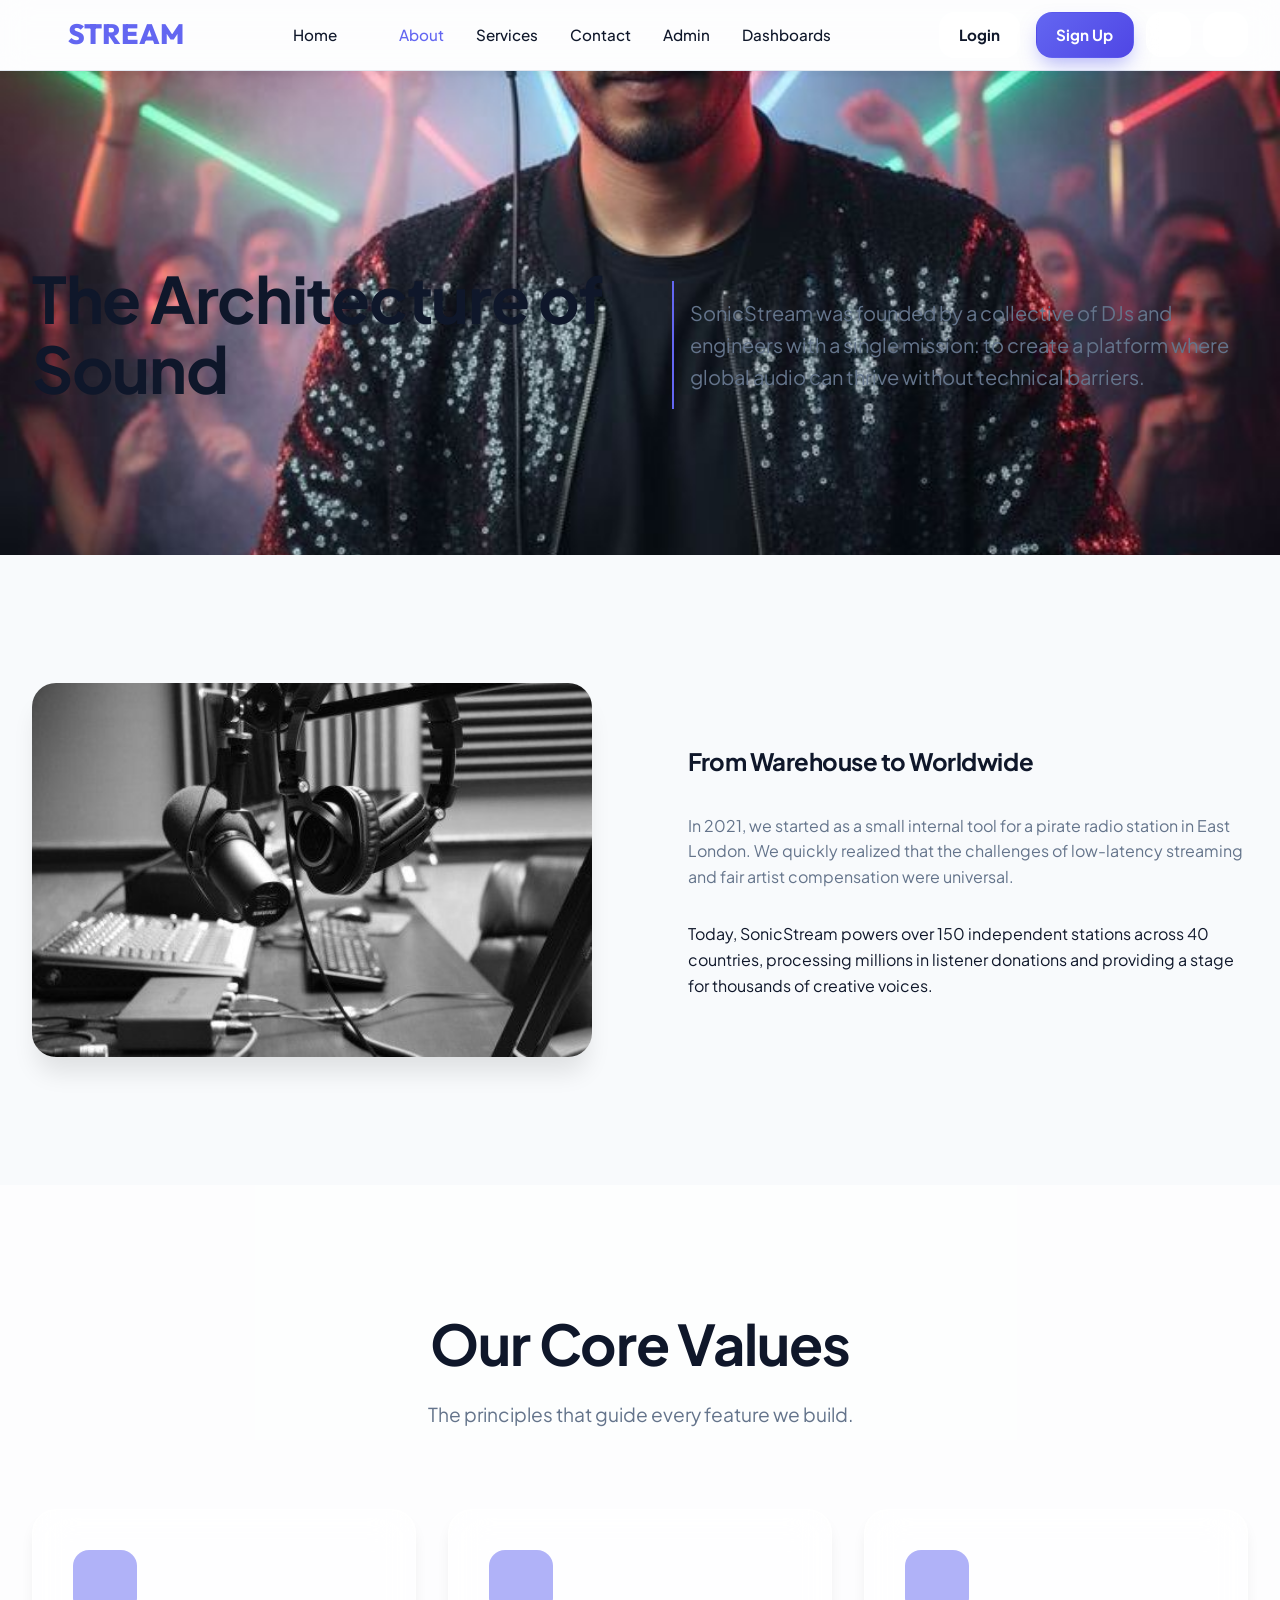
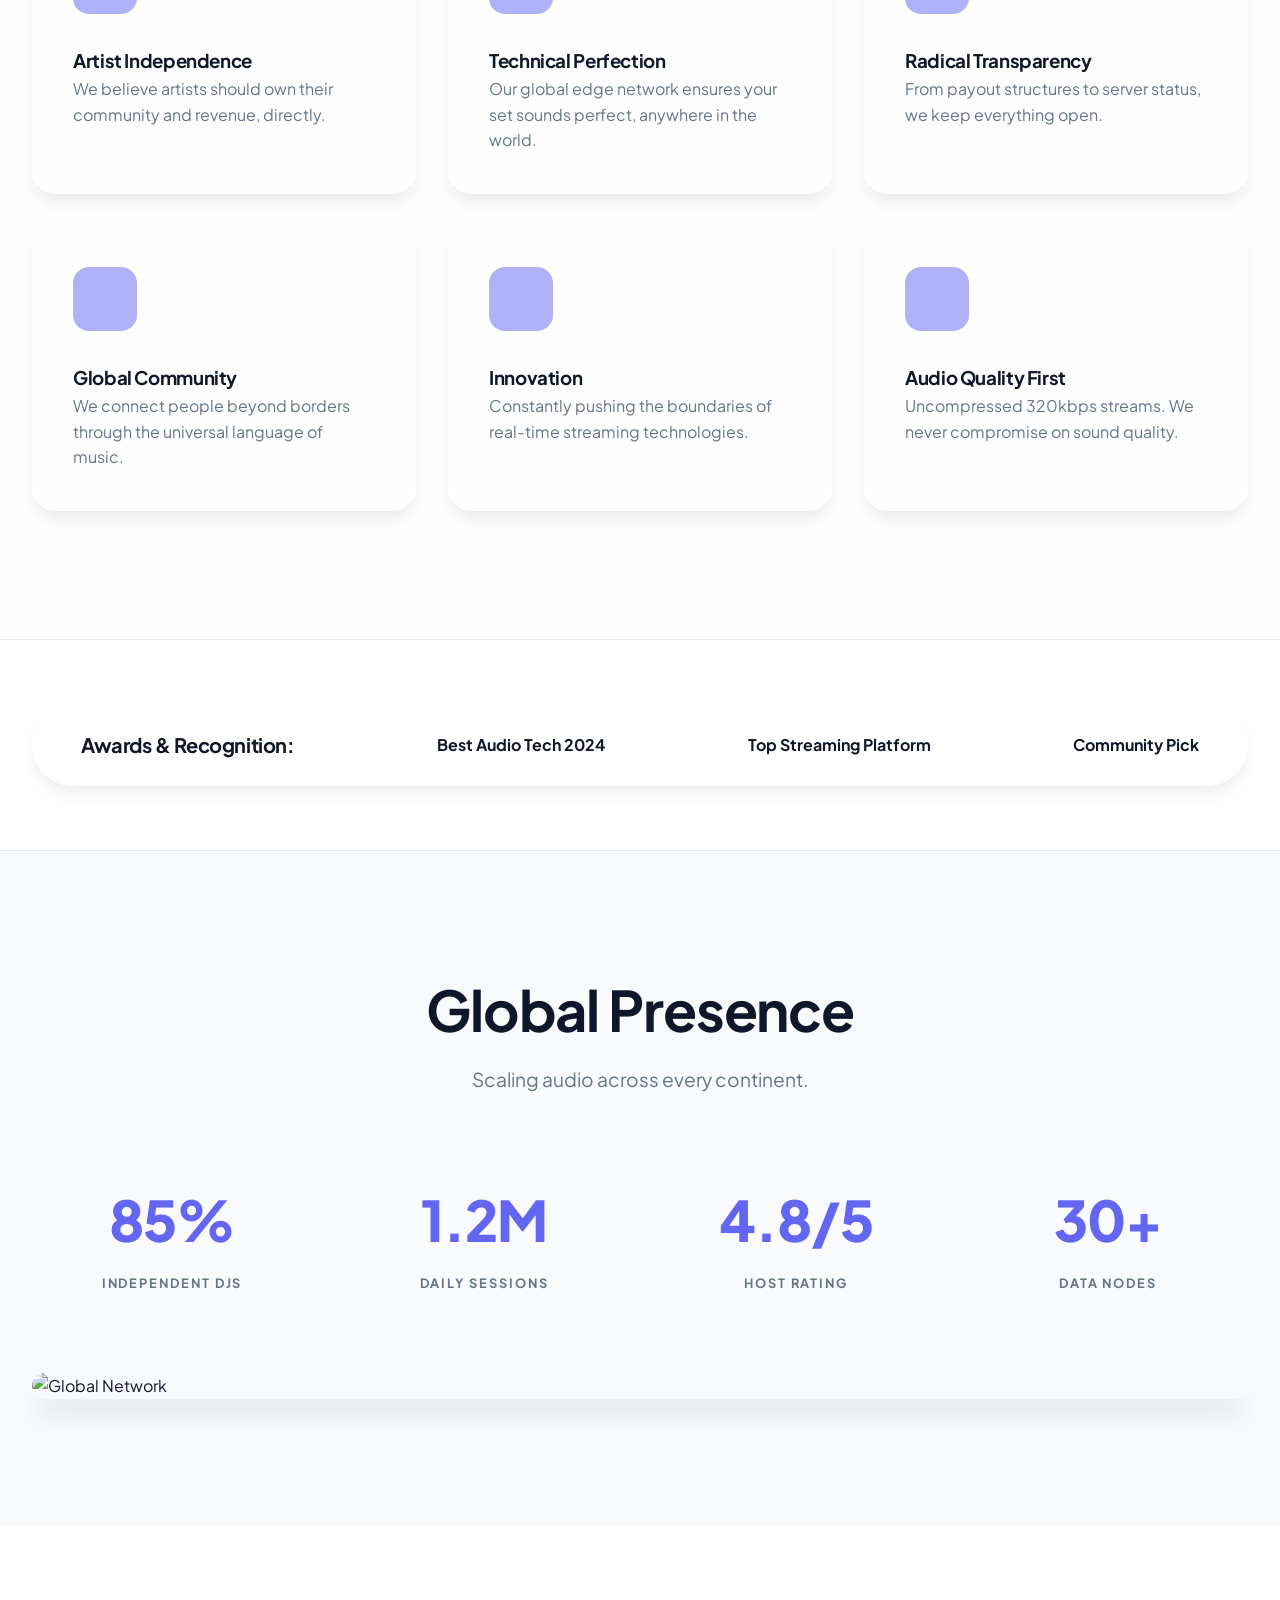
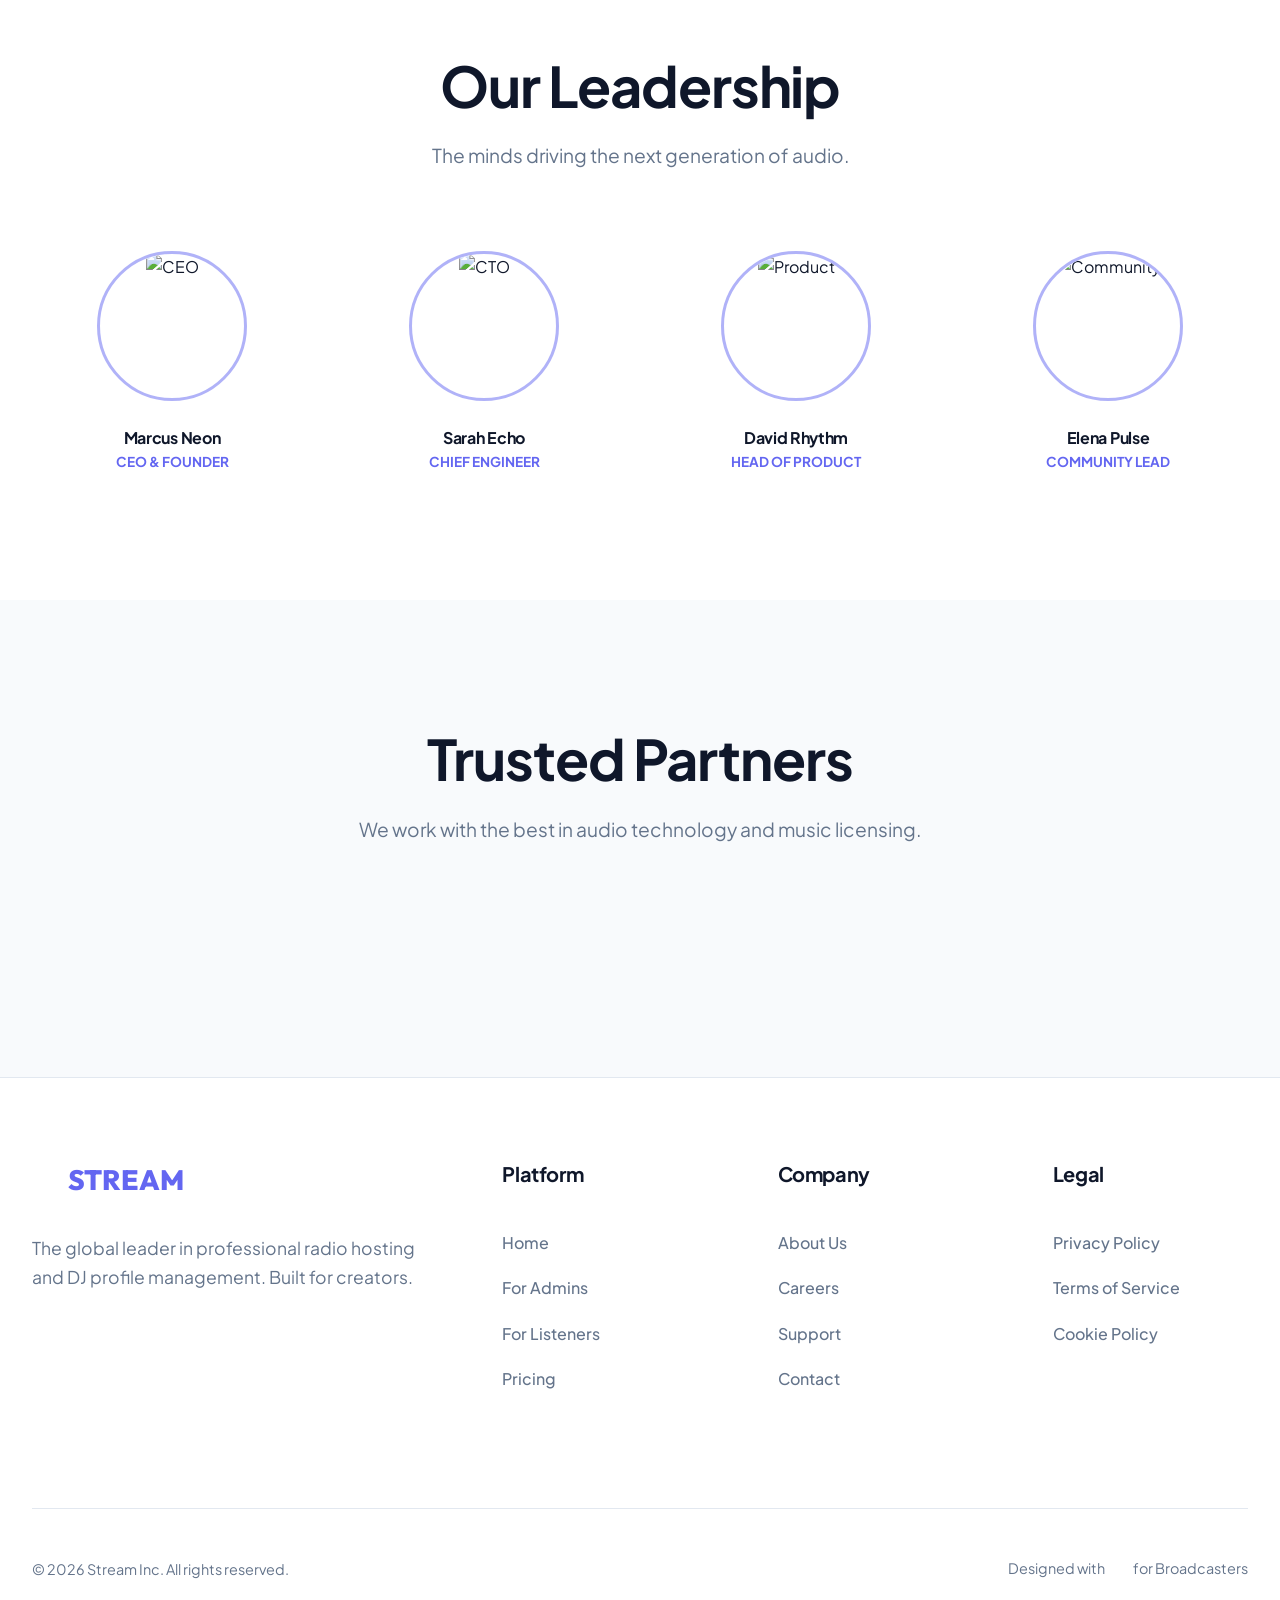
==== pages/about.html @ 28d58e92 "first commit" ====
<!DOCTYPE html>
<html lang="en" data-theme="dark">

<head>
    <meta charset="UTF-8">
    <meta name="viewport" content="width=device-width, initial-scale=1.0">
    <title>About Us | SonicStream</title>
    <link rel="stylesheet" href="../assets/css/style.css">
    <script src="https://unpkg.com/lucide@latest"></script>
    <link rel="stylesheet" href="https://cdnjs.cloudflare.com/ajax/libs/font-awesome/7.0.1/css/all.min.css" integrity="sha512-2SwdPD6INVrV/lHTZbO2nodKhrnDdJK9/kg2XD1r9uGqPo1cUbujc+IYdlYdEErWNu69gVcYgdxlmVmzTWnetw==" crossorigin="anonymous" referrerpolicy="no-referrer" />
    <script src="https://cdnjs.cloudflare.com/ajax/libs/gsap/3.12.2/gsap.min.js"></script>
    <script src="https://cdnjs.cloudflare.com/ajax/libs/gsap/3.12.2/ScrollTrigger.min.js"></script>
</head>

<body>

    <!-- Navigation -->
    <nav class="navbar scrolled">
        <div class="container nav-content">
            <a href="index.html" class="logo">
                <i data-lucide="radio"></i>
                STREAM
            </a>

            <ul class="nav-links" id="nav-menu">
                <li class="mobile-menu-header">
                    <button class="close-menu" id="close-menu-btn"><i data-lucide="x"></i></button>
                </li>
                
                <li class="nav-dropdown">
                    <a href="#" class="nav-dropdown-toggle">Home <i data-lucide="chevron-down"
                            style="width:16px;"></i></a>
                    <div class="nav-dropdown-content">
                        <a href="../index.html"><i data-lucide="home" style="width:14px;"></i> Home 1</a>
                        <a href="home2.html"><i data-lucide="layout" style="width:14px;"></i> Home 2</a>
                    </div>
                </li>
                
                <li><a href="about.html" class="active">About</a></li>
                <li><a href="services.html">Services</a></li>
                <li><a href="contact.html">Contact</a></li>
                <li><a href="dashboard-admin.html">Admin</a></li>
                <li class="nav-dropdown">
                    <a href="#" class="nav-dropdown-toggle">Dashboards <i data-lucide="chevron-down"
                            style="width:16px;"></i></a>
                    <div class="nav-dropdown-content">
                        <a href="dashboard-user.html"><i data-lucide="user" style="width:14px;"></i> User</a>
                        <a href="dashboard-dj.html"><i data-lucide="mic" style="width:14px;"></i> DJ</a>
                    </div>
                </li>


                <li class="mobile-only"><a href="login.html"><i data-lucide="log-in"></i> Login</a></li>
                <li class="mobile-only"><a href="signup.html"><i data-lucide="user-plus"></i> Sign Up</a></li>
                <li class="mobile-only">
                    <hr style="opacity: 0.1; margin: 1rem 0;">
                </li>
                <li class="mobile-only"><a href="#" class="rtl-btn"><i data-lucide="languages"></i> RTL Mode</a>
                </li>
                <li class="mobile-only"><a href="#" class="theme-btn"><i data-lucide="moon"></i> Theme</a></li>
            </ul>

            <div class="nav-actions">
                <div class="desktop-only flex gap-1">
                    <a href="login.html" class="btn btn-glass" style="padding: 0.6rem 1.2rem;">Login</a>
                    <a href="signup.html" class="btn btn-primary" style="padding: 0.6rem 1.2rem;">Sign Up</a>
                </div>

                <button id="rtl-toggle" class="btn btn-glass" style="padding: 0.6rem;" title="Switch RTL/LTR"><i
                        data-lucide="languages"></i></button>
                <button id="theme-toggle" class="btn btn-glass" style="padding: 0.6rem;" title="Toggle Theme"><i
                        data-lucide="moon"></i></button>

                <button id="mobile-menu-toggle" class="mobile-toggle"><i data-lucide="menu"></i></button>
            </div>
        </div>
    </nav>

        <!-- 1. Hero -->
    <section class="section" style="padding-top: 12rem; background-image: url('../assets/image/profile.webp'); background-size: cover; background-position: center; background-repeat: no-repeat;">
        <div class="container pb-4">
            <div class="grid grid-2" style="align-items: center; gap: 4rem;">
                <div class="reveal">
                    <h1 style="font-size: clamp(3rem, 5vw, 5rem); margin-bottom: 1.5rem; line-height: 1.1;">The Architecture of <span class="h2-gradient-text">Sound</span></h1>
                </div>
                <div class="reveal" style="padding: 1rem; border-left: 2px solid var(--primary);">
                    <p style="font-size: 1.25rem; color: var(--text-muted); margin: 0;">SonicStream was founded by a collective of DJs and engineers with a single mission: to create a platform where global audio can thrive without technical barriers.</p>
                </div>
            </div>
        </div>
    </section>


    <section class="section">
        <div class="container">
            <div class="grid grid-2" style="align-items: center; gap: 6rem;">
                <div class="reveal">
                    <div class="image-box">
                        <img src="../assets/image/about.jpg" alt="Founder Story">
                    </div>
                </div>
                <div class="reveal">
                    <h2 class="mb-2">From Warehouse to Worldwide</h2>
                    <p style="color: var(--text-muted); margin-bottom: 2rem;">In 2021, we started as a small internal
                        tool for a pirate radio station in East London. We quickly realized that the challenges of
                        low-latency streaming and fair artist compensation were universal.</p>
                    <p>Today, SonicStream powers over 150 independent stations across 40 countries, processing millions
                        in listener donations and providing a stage for thousands of creative voices.</p>
                </div>
            </div>
        </div>
    </section>

        <!-- 3. Values -->
    <section class="section section-variant">
        <div class="container">
            <div class="section-title text-center">
                <h2>Our Core Values</h2>
                <p>The principles that guide every feature we build.</p>
            </div>
            <div class="grid grid-3 core-vals-grid" style="grid-template-columns: repeat(auto-fit, minmax(300px, 1fr)); display: grid; /* Force 3 columns at most */">
                <style>
                    @media (min-width: 1024px) {
                        .core-vals-grid { grid-template-columns: repeat(3, 1fr) !important; }
                    }
                </style>
                <div class="glass-card reveal">
                    <div class="feature-icon"><i data-lucide="heart"></i></div>
                    <h3>Artist Independence</h3>
                    <p style="color: var(--text-muted);">We believe artists should own their community and revenue, directly.</p>
                </div>
                <div class="glass-card reveal">
                    <div class="feature-icon"><i data-lucide="cpu"></i></div>
                    <h3>Technical Perfection</h3>
                    <p style="color: var(--text-muted);">Our global edge network ensures your set sounds perfect, anywhere in the world.</p>
                </div>
                <div class="glass-card reveal">
                    <div class="feature-icon"><i data-lucide="shield"></i></div>
                    <h3>Radical Transparency</h3>
                    <p style="color: var(--text-muted);">From payout structures to server status, we keep everything open.</p>
                </div>
                <div class="glass-card reveal">
                    <div class="feature-icon"><i data-lucide="globe"></i></div>
                    <h3>Global Community</h3>
                    <p style="color: var(--text-muted);">We connect people beyond borders through the universal language of music.</p>
                </div>
                <div class="glass-card reveal">
                    <div class="feature-icon"><i data-lucide="zap"></i></div>
                    <h3>Innovation</h3>
                    <p style="color: var(--text-muted);">Constantly pushing the boundaries of real-time streaming technologies.</p>
                </div>
                <div class="glass-card reveal">
                    <div class="feature-icon"><i data-lucide="music-4"></i></div>
                    <h3>Audio Quality First</h3>
                    <p style="color: var(--text-muted);">Uncompressed 320kbps streams. We never compromise on sound quality.</p>
                </div>
            </div>
        </div>
    </section>

    <!-- 4. Awards & Recognition -->
    <section class="section" style="background: var(--bg-surface); border-top: 1px solid var(--border); border-bottom: 1px solid var(--border); padding: 4rem 0;">
        <div class="container">
            <div class="glass-card flex-center gap-4 reveal" style="padding: 1.5rem 3rem; border-radius: 4rem; justify-content: space-between; flex-wrap: nowrap; overflow-x: auto;">
                <h3 style="margin:0; font-size: 1.25rem; white-space: nowrap;">Awards & Recognition:</h3>
                
                <div class="flex gap-1" style="align-items: center; justify-content: center; color: var(--text-main); font-weight: 700; white-space: nowrap;">
                    <i data-lucide="award" style="width: 28px; height: 28px; color: var(--primary);"></i>
                    <span>Best Audio Tech 2024</span>
                </div>
                
                <div class="flex gap-1" style="align-items: center; justify-content: center; color: var(--text-main); font-weight: 700; white-space: nowrap;">
                    <i data-lucide="star" style="width: 28px; height: 28px; color: var(--primary);"></i>
                    <span>Top Streaming Platform</span>
                </div>
                
                <div class="flex gap-1" style="align-items: center; justify-content: center; color: var(--text-main); font-weight: 700; white-space: nowrap;">
                    <i data-lucide="trophy" style="width: 28px; height: 28px; color: var(--primary);"></i>
                    <span>Community Pick</span>
                </div>
            </div>
        </div>
    </section>

    <!-- 4. Global Impact -->
    <section class="section">
        <div class="container">
            <div class="section-title">
                <h2>Global Presence</h2>
                <p>Scaling audio across every continent.</p>
            </div>
            <div class="stats-grid reveal" style="margin-bottom: 5rem;">
                <div class="stat-item">
                    <h2>85%</h2>
                    <p>Independent DJs</p>
                </div>
                <div class="stat-item">
                    <h2>1.2M</h2>
                    <p>Daily Sessions</p>
                </div>
                <div class="stat-item">
                    <h2>4.8/5</h2>
                    <p>Host Rating</p>
                </div>
                <div class="stat-item">
                    <h2>30+</h2>
                    <p>Data Nodes</p>
                </div>
            </div>
            <div class="image-box reveal" style="max-height: 400px;">
                <img src="https://images.unsplash.com/photo-1451187580459-43490279c0fa?auto=format&fit=crop&q=80&w=1200"
                    alt="Global Network">
            </div>
        </div>
    </section>

    <!-- 5. Team -->
    <section class="section" style="background: var(--bg-surface);">
        <div class="container">
            <div class="section-title">
                <h2>Our Leadership</h2>
                <p>The minds driving the next generation of audio.</p>
            </div>
            <div class="grid grid-4">
                <div class="text-center reveal">
                    <div
                        style="width: 150px; height: 150px; border-radius: 50%; overflow: hidden; margin: 0 auto 1.5rem; border: 3px solid var(--primary-glow);">
                        <img src="https://images.unsplash.com/photo-1560250097-0b93528c311a?auto=format&fit=crop&q=80&w=200"
                            alt="CEO" style="width: 100%; height: 100%; object-fit: cover;">
                    </div>
                    <h4>Marcus Neon</h4>
                    <p style="color: var(--primary); font-size: 0.85rem; font-weight: 700;">CEO & FOUNDER</p>
                </div>
                <div class="text-center reveal">
                    <div
                        style="width: 150px; height: 150px; border-radius: 50%; overflow: hidden; margin: 0 auto 1.5rem; border: 3px solid var(--primary-glow);">
                        <img src="https://images.unsplash.com/photo-1573496359142-b8d87734a5a2?auto=format&fit=crop&q=80&w=200"
                            alt="CTO" style="width: 100%; height: 100%; object-fit: cover;">
                    </div>
                    <h4>Sarah Echo</h4>
                    <p style="color: var(--primary); font-size: 0.85rem; font-weight: 700;">CHIEF ENGINEER</p>
                </div>
                <div class="text-center reveal">
                    <div
                        style="width: 150px; height: 150px; border-radius: 50%; overflow: hidden; margin: 0 auto 1.5rem; border: 3px solid var(--primary-glow);">
                        <img src="https://images.unsplash.com/photo-1519085360753-af0119f7cbe7?auto=format&fit=crop&q=80&w=200"
                            alt="Product" style="width: 100%; height: 100%; object-fit: cover;">
                    </div>
                    <h4>David Rhythm</h4>
                    <p style="color: var(--primary); font-size: 0.85rem; font-weight: 700;">HEAD OF PRODUCT</p>
                </div>
                <div class="text-center reveal">
                    <div
                        style="width: 150px; height: 150px; border-radius: 50%; overflow: hidden; margin: 0 auto 1.5rem; border: 3px solid var(--primary-glow);">
                        <img src="https://images.unsplash.com/photo-1580489944761-15a19d654956?auto=format&fit=crop&q=80&w=200"
                            alt="Community" style="width: 100%; height: 100%; object-fit: cover;">
                    </div>
                    <h4>Elena Pulse</h4>
                    <p style="color: var(--primary); font-size: 0.85rem; font-weight: 700;">COMMUNITY LEAD</p>
                </div>
            </div>
        </div>
    </section>

    <!-- 6. Partnerships -->
    <section class="section">
        <div class="container">
            <div class="section-title">
                <h2>Trusted Partners</h2>
                <p>We work with the best in audio technology and music licensing.</p>
            </div>
            <div class="flex-center gap-4" style="flex-wrap: wrap; opacity: 0.6;">
                <i data-lucide="music-4" style="width: 60px; height: 60px;"></i>
                <i data-lucide="speaker" style="width: 60px; height: 60px;"></i>
                <i data-lucide="headphones" style="width: 60px; height: 60px;"></i>
                <i data-lucide="disc" style="width: 60px; height: 60px;"></i>
                <i data-lucide="radio-tower" style="width: 60px; height: 60px;"></i>
            </div>
        </div>
    </section>

    <!-- Footer -->
    <footer class="footer">
        <div class="container">
            <div class="footer-main">
                <div class="footer-brand">
                    <a href="index.html" class="logo">
                        <i data-lucide="radio"></i>
                        STREAM
                    </a>
                    <p>The global leader in professional radio hosting and DJ profile management. Built for creators.
                    </p>
                    <div class="social-links" style="display: flex; gap: 1rem; margin-top: 2rem;">
                        <a href="https://t.me/magtan_radio" class="btn btn-glass"><i data-lucide="send"></i></a>
                        <a href="https://instagram.com" class="btn btn-glass"><i class="fa-brands fa-instagram"></i></a>
                        <a href="https://facebook.com" class="btn btn-glass"><i class="fa-brands fa-facebook"></i></a>
                    </div>
                </div>
                <div class="footer-links">
                    <h4>Platform</h4>
                    <ul>
                        <li><a href="index.html">Home</a></li>
                        <li><a href="dashboard-admin.html">For Admins</a></li>
                        <li><a href="dashboard-user.html">For Listeners</a></li>
                        <li><a href="services.html">Pricing</a></li>
                    </ul>
                </div>
                <div class="footer-links">
                    <h4>Company</h4>
                    <ul>
                        <li><a href="about.html">About Us</a></li>
                        <li><a href="contact.html">Careers</a></li>
                        <li><a href="contact.html">Support</a></li>
                        <li><a href="contact.html">Contact</a></li>
                    </ul>
                </div>
                <div class="footer-links">
                    <h4>Legal</h4>
                    <ul>
                        <li><a href="#">Privacy Policy</a></li>
                        <li><a href="#">Terms of Service</a></li>
                        <li><a href="#">Cookie Policy</a></li>
                    </ul>
                </div>
            </div>
            <div
                style="border-top: 1px solid var(--border); padding-top: 3rem; display: flex; justify-content: space-between; align-items: center; color: var(--text-muted); font-size: 0.9rem;">
                <p>&copy; 2026 Stream Inc. All rights reserved.</p>
                <p>Designed with <i data-lucide="heart" style="width: 14px; color: #ef4444;"></i> for Broadcasters</p>
            </div>
        </div>
    </footer>

    <script src="../assets/js/main.js"></script>
    <script>
        lucide.createIcons();
        gsap.registerPlugin(ScrollTrigger);
        gsap.utils.toArray('.reveal').forEach(el => {
            gsap.from(el, { y: 30, opacity: 0, duration: 1, scrollTrigger: { trigger: el, start: "top 90%" } });
        });
    </script>
</body>

</html>
---- assets/css/style.css ----
@import url('https://fonts.googleapis.com/css2?family=Plus+Jakarta+Sans:wght@400;500;600;700;800&family=Outfit:wght@500;600;700;800&display=swap');

:root {
    /* Premium Color Palette */
    --primary: #6366f1;
    --primary-dark: #4f46e5;
    --primary-glow: rgba(99, 102, 241, 0.5);
    --secondary: #f472b6;
    --secondary-glow: rgba(244, 114, 182, 0.3);
    --accent: #10b981;
    --accent-glow: rgba(16, 185, 129, 0.3);

    /* Dynamic Backgrounds */
    --bg-main: #f8fafc;
    --bg-surface: #ffffff;
    --bg-card: rgba(255, 255, 255, 0.7);

    /* Text Styles */
    --text-main: #0f172a;
    --text-muted: #64748b;
    --text-inverse: #ffffff;

    /* Glassmorphism & Borders */
    --glass-bg: rgba(255, 255, 255, 0.65);
    --glass-border: rgba(255, 255, 255, 0.8);
    --border: #e2e8f0;

    /* Spacing & Units */
    --radius-xl: 2rem;
    --radius-lg: 1.5rem;
    --radius-md: 1rem;
    --radius-sm: 0.5rem;
    --transition: all 0.4s cubic-bezier(0.4, 0, 0.2, 1);

    /* Effects */
    --shadow-sm: 0 4px 6px -1px rgba(0, 0, 0, 0.05);
    --shadow-md: 0 10px 15px -3px rgba(0, 0, 0, 0.08);
    --shadow-lg: 0 20px 25px -5px rgba(0, 0, 0, 0.1);
}

[data-theme="dark"] {
    --bg-main: #020617;
    --bg-surface: #0f172a;
    --bg-card: rgba(30, 41, 59, 0.7);
    --text-main: #f8fafc;
    --text-muted: #94a3b8;
    --border: #1e293b;
    --glass-bg: rgba(15, 23, 42, 0.75);
    --glass-border: rgba(255, 255, 255, 0.05);
}

/* Base Reset & Typography */
* {
    margin: 0;
    padding: 0;
    box-sizing: border-box;
}

html {
    scroll-behavior: smooth;
    font-size: 16px;
}

body {
    font-family: 'Plus Jakarta Sans', sans-serif;
    background-color: var(--bg-main);
    color: var(--text-main);
    line-height: 1.6;
    transition: var(--transition);
    overflow-x: hidden;
    width: 100%;
    max-width: 100vw;
}

/* Icons Global Sizing */
.lucide,
[data-lucide],
i[data-lucide] {
    width: 24px !important;
    height: 24px !important;
    stroke-width: 2px;
    vertical-align: middle;
    display: inline-block;
    stroke: currentColor;
    fill: none;
}

/* Footer Social Links Specifics */
.social-links a.btn-glass {
    width: 48px;
    height: 48px;
    padding: 0 !important;
    display: inline-flex !important;
    align-items: center;
    justify-content: center;
    color: var(--primary);
    border-radius: 50%;
    transition: var(--transition);
}

.social-links a.btn-glass:hover {
    background: var(--primary);
    color: white;
    transform: translateY(-3px);
}

h1,
h2,
h3,
h4,
.heading-font {
    font-family: 'Plus Jakarta Sans', sans-serif;
    font-weight: 700;
    letter-spacing: -0.02em;
}

/* Animations */
@keyframes fadeInUp {
    from {
        opacity: 0;
        transform: translateY(20px);
    }

    to {
        opacity: 1;
        transform: translateY(0);
    }
}

@keyframes float {
    0% {
        transform: translateY(0);
    }

    50% {
        transform: translateY(-10px);
    }

    100% {
        transform: translateY(0);
    }
}

@keyframes pulse-glow {
    0% {
        box-shadow: 0 0 0 0 var(--primary-glow);
    }

    70% {
        box-shadow: 0 0 0 15px rgba(99, 102, 241, 0);
    }

    100% {
        box-shadow: 0 0 0 0 rgba(99, 102, 241, 0);
    }
}

.reveal {
    animation: fadeInUp 0.8s ease forwards;
}

/* Layout Containers */
.container {
    max-width: 1400px;
    margin: 0 auto;
    padding: 0 2rem;
}

/* Reusable Components */

/* Buttons */
.btn {
    display: inline-flex;
    align-items: center;
    justify-content: center;
    padding: 0.875rem 2rem;
    border-radius: var(--radius-md);
    font-weight: 700;
    font-size: 0.95rem;
    cursor: pointer;
    transition: var(--transition);
    border: 1px solid transparent;
    gap: 0.625rem;
    position: relative;
    overflow: hidden;
    text-decoration: none;
}

.btn-primary {
    background: linear-gradient(135deg, var(--primary), var(--primary-dark));
    color: white;
    box-shadow: 0 10px 20px -5px var(--primary-glow);
}

.btn-primary:hover {
    transform: translateY(-3px);
    box-shadow: 0 15px 30px -5px var(--primary-glow);
    filter: brightness(1.1);
}

.btn-glass {
    background: var(--glass-bg);
    backdrop-filter: blur(10px);
    border: 1px solid var(--glass-border);
    color: var(--text-main);
}

.btn-glass:hover {
    background: var(--bg-surface);
    transform: translateY(-2px);
}

/* Glass Card */
.glass-card {
    background: var(--glass-bg);
    backdrop-filter: blur(20px);
    border: 1px solid var(--glass-border);
    border-radius: var(--radius-lg);
    padding: 2.5rem;
    box-shadow: var(--shadow-md);
    transition: var(--transition);
}

.glass-card:hover {
    transform: translateY(-5px);
    box-shadow: var(--shadow-lg);
}

/* Navigation Refined */
.navbar {
    position: sticky;
    top: 0;
    left: 0;
    width: 100%;
    z-index: 2000;
    padding: 1.25rem 0;
    transition: var(--transition);
}

.navbar.scrolled {
    background: var(--glass-bg);
    backdrop-filter: blur(15px);
    padding: 0.75rem 0;
    border-bottom: 1px solid var(--border);
    box-shadow: var(--shadow-sm);
}

.nav-content {
    display: flex;
    justify-content: space-between;
    align-items: center;
    height: 100%;
}

.logo {
    font-size: 1.75rem;
    font-weight: 800;
    color: var(--primary);
    display: flex;
    align-items: center;
    gap: 0.75rem;
    font-family: 'Outfit', sans-serif;
    text-decoration: none;
    z-index: 2200;
}

.logo span {
    color: var(--text-main);
    background: linear-gradient(to right, var(--primary), var(--secondary));
    -webkit-background-clip: text;
    background-clip: text;
    -webkit-text-fill-color: transparent;
}

.nav-links {
    display: flex;
    gap: 2rem;
    list-style: none;
    align-items: center;
    margin: 0;
    padding: 0;
}

.nav-links a {
    text-decoration: none;
    font-weight: 500;
    font-size: 0.95rem;
    color: var(--text-main);
    transition: var(--transition);
    white-space: nowrap;
}

.nav-links a:hover,
.nav-links a.active {
    opacity: 1;
    color: var(--primary);
}

.nav-actions {
    display: flex;
    gap: 0.75rem;
    align-items: center;
}

.mobile-toggle {
    display: none;
    background: var(--glass-bg);
    border: 1px solid var(--glass-border);
    color: var(--text-main);
    padding: 0.5rem;
    border-radius: var(--radius-sm);
    cursor: pointer;
    transition: var(--transition);
}

.close-menu {
    display: none;
    background: transparent;
    border: none;
    color: var(--text-main);
    cursor: pointer;
    padding: 0.5rem;
}

@media (max-width: 1100px) {

    /* Dashboard main content: no left margin on mobile (sidebar is overlay) */
    .main-content {
        margin-left: 0;
        padding: 1.5rem;
    }

    .nav-links {
        display: none;
        /* Hide desktop links */
    }

    .desktop-only {
        display: none !important;
    }

    .mobile-only {

        display: block !important;
    }

    .mobile-toggle {
        display: block;
    }

    /* Full Screen Mobile Menu Refined */
    .nav-links.active {
        display: flex;
        position: fixed;
        top: 0;
        right: 0;
        width: 100%;
        height: 100vh;
        background: var(--bg-surface);
        flex-direction: column;
        justify-content: flex-start;
        align-items: flex-start;
        gap: 0;
        z-index: 2100;
        padding: 0;
        overflow-y: auto;
        transition: var(--transition);
        animation: slideInRight 0.4s ease;
    }

    @keyframes slideInRight {
        from { transform: translateX(100%); }
        to { transform: translateX(0); }
    }

    .nav-links.active li {
        width: 100%;
        border-bottom: 1px solid var(--border);
    }

    .nav-links.active li:last-child {
        border-bottom: none;
    }

    .nav-links.active li a {
        font-size: 1.1rem;
        padding: 1.25rem 2rem;
        display: flex;
        width: 100%;
        align-items: center;
        justify-content: space-between;
    }

    .mobile-menu-header {
        display: flex !important;
        justify-content: space-between;
        align-items: center;
        padding: 1.5rem 2rem;
        background: var(--bg-main);
        width: 100%;
        border-bottom: 1px solid var(--border);
    }

    .mobile-menu-header .logo {
        font-size: 1.5rem;
    }

    .close-menu {
        background: var(--glass-bg);
        border: 1px solid var(--glass-border);
        width: 40px;
        height: 40px;
        border-radius: 50%;
        display: flex;
        align-items: center;
        justify-content: center;
        cursor: pointer;
        color: var(--text-main);
        transition: var(--transition);
        margin-left: 90%;
        margin-right: 0;

    }

    .close-menu:hover {
        background: var(--primary);
        color: white;
        transform: rotate(90deg);
    }
}

.mobile-only {
    display: none;
}

/* Page Section Expansion Utilities */
.section-variant {
    background: var(--bg-card);
    position: relative;
}

.section {
    padding: 8rem 0;
}

.section-title {
    text-align: center;
    max-width: 800px;
    margin: 0 auto 5rem;
}

.section-title h2 {
    font-size: 3.5rem;
    line-height: 1.1;
    margin-bottom: 1.5rem;
}

.section-title p {
    color: var(--text-muted);
    font-size: 1.2rem;
}

/* Grid & Flex Utilities */
.grid {
    display: grid;
    gap: 2rem;
}

.grid-2 {
    grid-template-columns: repeat(auto-fit, minmax(min(400px, 100%), 1fr));
}

.grid-3 {
    grid-template-columns: repeat(auto-fit, minmax(min(300px, 100%), 1fr));
}

.grid-4 {
    grid-template-columns: repeat(auto-fit, minmax(min(250px, 100%), 1fr));
}

.flex {
    display: flex;
    gap: 1rem;
}

.flex-between {
    display: flex;
    justify-content: space-between;
    align-items: center;
}

.flex-center {
    display: flex;
    justify-content: center;
    align-items: center;
}

.flex-column {
    display: flex;
    flex-direction: column;
}

.gap-1 {
    gap: 1rem;
}

.gap-2 {
    gap: 2rem;
}

.gap-4 {
    gap: 4rem;
}

.w-full {
    width: 100%;
}

.text-center {
    text-align: center;
}

.mb-2 {
    margin-bottom: 2rem;
}

.mb-4 {
    margin-bottom: 4rem;
}

.mt-2 {
    margin-top: 2rem;
}

/* Hero Section */
.hero {
    min-height: 100vh;
    padding-top: 10px;
    display: flex;
    align-items: center;
    position: relative;
    overflow: hidden;
    padding-bottom: 150px;
}

.hero-main {
    display: grid;
    grid-template-columns: 1.2fr 0.8fr;
    gap: 4rem;
    align-items: center;

}

.hero h1 {
    font-size: 5.5rem;
    line-height: 1;
    margin-bottom: 2rem;
    background: linear-gradient(135deg, var(--text-main) 30%, var(--primary) 100%);
    -webkit-background-clip: text;
    background-clip: text;
    -webkit-text-fill-color: transparent;
}

.hero p {
    font-size: 1.25rem;
    color: var(--text-muted);
    margin-bottom: 3rem;
    max-width: 600px;
}

.hero h1 span,
h2 span {
    color: var(--primary);
    -webkit-text-fill-color: initial;
    background: none;
}

/* Stats Section */
.stats-banner {
    background: var(--bg-surface);
    border-radius: var(--radius-xl);
    padding: 3.5rem;
    margin-top: -5rem;
    position: relative;
    z-index: 10;
    box-shadow: var(--shadow-lg);
    border: 1px solid var(--border);
}

.stats-grid {
    display: grid;
    grid-template-columns: repeat(4, 1fr);
    gap: 2rem;
    text-align: center;
}

.stat-item h2 {
    font-size: 3.5rem;
    color: var(--primary);
    margin-bottom: 0.5rem;
    font-weight: 800;
}

.stat-item p {
    text-transform: uppercase;
    font-size: 0.8rem;
    letter-spacing: 0.15em;
    font-weight: 700;
    color: var(--text-muted);
}

/* Cards & Components */
.image-box {
    width: 100%;
    border-radius: var(--radius-lg);
    overflow: hidden;
    box-shadow: var(--shadow-lg);
    transition: var(--transition);
    position: relative;
}

.image-box:hover {
    transform: scale(1.02);
}

.image-box img {
    width: 100%;
    height: 100%;
    object-fit: cover;
    display: block;
}

/* Map Components */
.map-wrap {
    width: 100%;
    border-radius: var(--radius-xl);
    overflow: hidden;
    min-height: 500px;
    background: var(--bg-surface);
    border: 1px solid var(--border);
    position: relative;
    box-shadow: var(--shadow-lg);
}

.map-wrap iframe {
    width: 100%;
    height: 100%;
    border: 0;
    display: block;
    filter: grayscale(0.2);
    transition: var(--transition);
}

[data-theme="dark"] .map-wrap iframe {
    filter: invert(90%) hue-rotate(180deg) brightness(0.9) contrast(1.1) grayscale(0.1);
    opacity: 0.85;
}

.map-details {
    position: absolute;
    bottom: 2rem;
    left: 2rem;
    background: var(--glass-bg);
    backdrop-filter: blur(12px);
    border: 1px solid var(--glass-border);
    padding: 2rem;
    border-radius: var(--radius-lg);
    max-width: 320px;
    z-index: 10;
    box-shadow: var(--shadow-xl);
    animation: fadeInUp 1s ease-out;
}

.map-details h4 {
    margin-bottom: 0.5rem;
    color: var(--primary);
}

.map-details p {
    font-size: 0.9rem;
    color: var(--text-muted);
    margin-bottom: 1rem;
}

.feature-list {
    display: grid;
    grid-template-columns: repeat(auto-fit, minmax(min(280px, 100%), 1fr));
    gap: 2rem;
}

.feature-icon {
    width: 64px;
    height: 64px;
    background: var(--primary-glow);
    border-radius: var(--radius-md);
    display: flex;
    align-items: center;
    justify-content: center;
    margin-bottom: 2rem;
    color: var(--primary);
}

/* Shows Grid */
.shows-grid {
    display: grid;
    grid-template-columns: repeat(auto-fit, minmax(min(300px, 100%), 1fr));
    gap: 2.5rem;
}

.show-card {
    position: relative;
    border-radius: var(--radius-xl);
    overflow: hidden;
    height: 480px;
    cursor: pointer;
}

.show-img {
    width: 100%;
    height: 100%;
    object-fit: cover;
    transition: var(--transition);
}

.show-card:hover .show-img {
    transform: scale(1.1);
}

.show-overlay {
    position: absolute;
    bottom: 0;
    left: 0;
    width: 100%;
    padding: 2.5rem;
    background: linear-gradient(to top, rgba(0, 0, 0, 0.95), transparent);
    color: white;
}

.live-tag {
    position: absolute;
    top: 1.5rem;
    right: 1.5rem;
    background: #ef4444;
    color: white;
    padding: 0.5rem 1.25rem;
    border-radius: 2rem;
    font-weight: 800;
    font-size: 0.75rem;
    display: flex;
    align-items: center;
    gap: 0.6rem;
    z-index: 10;
}

.live-dot {
    width: 10px;
    height: 10px;
    background: white;
    border-radius: 50%;
    animation: pulse-glow 1.5s infinite;
}

/* Testimonials */
.testimonial-card {
    padding: 3rem;
    border-radius: var(--radius-lg);
    background: var(--bg-surface);
    border: 1px solid var(--border);
    transition: var(--transition);
}

.testimonial-card:hover {
    border-color: var(--primary);
}

.user-info {
    display: flex;
    align-items: center;
    gap: 1.25rem;
    margin-top: 2rem;
}

.user-avatar {
    width: 56px;
    height: 56px;
    border-radius: 50%;
    object-fit: cover;
}

/* CTA & Newsletter */
.cta-section {
    background: linear-gradient(135deg, var(--primary), var(--primary-dark));
    border-radius: var(--radius-xl);
    padding: 8rem 4rem;
    color: white;
    text-align: center;
    position: relative;
    overflow: hidden;
}

/* Footer */
.footer {
    padding: 5rem 0 3rem;
    background: var(--bg-surface);
    border-top: 1px solid var(--border);
}

.footer-main {
    display: grid;
    grid-template-columns: 2fr 1fr 1fr 1fr;
    gap: 5rem;
    margin-bottom: 6rem;
}

.footer-brand p {
    margin-top: 2rem;
    color: var(--text-muted);
    font-size: 1.1rem;
    max-width: 400px;
}

.footer-links h4 {
    margin-bottom: 2.5rem;
    font-size: 1.25rem;
    color: var(--text-main);
}

.footer-links ul {
    list-style: none;
}

.footer-links li {
    margin-bottom: 1.25rem;
}

.footer-links a {
    text-decoration: none;
    color: var(--text-muted);
    transition: var(--transition);
    font-weight: 500;
}

.footer-links a:hover {
    color: var(--primary);
    padding-left: 5px;
}

/* Auth Pages */
.auth-container {
    min-height: 100vh;
    display: flex;
    align-items: center;
    justify-content: center;
    padding: 2rem;
    background: radial-gradient(circle at center, var(--bg-surface) 0%, var(--bg-main) 100%);
}

.auth-card {
    width: 100%;
    max-width: 500px;
    padding: 4rem;
}

.auth-header {
    text-align: center;
    margin-bottom: 3rem;
}

.auth-form .form-group {
    margin-bottom: 1.5rem;
}

.auth-form label {
    display: block;
    margin-bottom: 0.5rem;
    font-weight: 700;
    font-size: 0.9rem;
}

.auth-form input {
    width: 100%;
    padding: 1rem;
    border-radius: var(--radius-md);
    background: var(--bg-main);
    border: 1px solid var(--border);
    color: var(--text-main);
    transition: var(--transition);
}

.auth-form input:focus {
    border-color: var(--primary);
    box-shadow: 0 0 0 4px var(--primary-glow);
    outline: none;
}

.auth-footer {
    text-align: center;
    margin-top: 2.5rem;
    font-size: 0.95rem;
}

.auth-footer a {
    color: var(--primary);
    font-weight: 700;
    text-decoration: none;
}

/* Dashboard Sidebar Specific */
.sidebar-nav .nav-item {
    display: flex;
    align-items: center;
    gap: 1rem;
    padding: 1rem 1.5rem;
    border-radius: var(--radius-md);
    color: var(--text-muted);
    text-decoration: none;
    font-weight: 600;
    transition: var(--transition);
}

.sidebar-nav .nav-item.active {
    background: var(--primary-glow);
    color: var(--primary);
}

/* Toast System */
.toast-container {
    position: fixed;
    bottom: 2rem;
    right: 2rem;
    z-index: 3000;
    display: flex;
    flex-direction: column;
    gap: 1rem;
}

.toast {
    background: var(--bg-surface);
    color: var(--text-main);
    padding: 1.25rem 2rem;
    border-radius: var(--radius-md);
    box-shadow: var(--shadow-lg);
    border-left: 4px solid var(--primary);
    display: flex;
    align-items: center;
    gap: 1rem;
    transform: translateX(120%);
    transition: transform 0.4s cubic-bezier(0.18, 0.89, 0.32, 1.28);
}

.toast.show {
    transform: translateX(0);
}

.toast-info {
    border-left-color: var(--primary);
}

.toast-success {
    border-left-color: var(--accent);
}

/* ══════════════════════════════════════
   RESPONSIVE BREAKPOINTS
   ══════════════════════════════════════ */

/* ── Tablet ≤ 1024px ── */
@media (max-width: 1024px) {
    .hero h1 {
        font-size: 3.5rem;
    }

    .hero-main {
        grid-template-columns: 1fr;
        text-align: center;
    }

    .hero p {
        margin-inline: auto;
    }

    .hero-visual .glass-card {
        position: static !important;
        max-width: 100% !important;
        margin-top: 1rem;
    }

    .footer-main {
        grid-template-columns: 1fr 1fr;
        gap: 2.5rem;
    }

    .footer {
        padding: 5rem 0 3rem;
    }

    .section {
        padding: 5rem 0;
    }

    .section-title {
        margin-bottom: 3rem;
    }

    .section-title h2 {
        font-size: 2.5rem;
    }

    .cta-section {
        padding: 5rem 2.5rem;
    }

    .cta-section h2 {
        font-size: 2.5rem !important;
    }

    .stats-grid {
        grid-template-columns: repeat(2, 1fr);
    }

    .stat-item h2 {
        font-size: 2.5rem;
    }

    .stats-banner {
        padding: 2.5rem;
        margin-top: -3rem;
    }

    .show-card {
        height: 380px;
    }
}

/* ── Mobile ≤ 768px ── */
@media (max-width: 768px) {
    .hero {
        padding-top: 80px;
        min-height: auto;
    }

    .hero h1 {
        font-size: 2.5rem;
    }

    .hero p {
        font-size: 1rem;
        margin-bottom: 2rem;
    }

    .section {
        padding: 3.5rem 0;
    }

    .section-title {
        margin-bottom: 2.5rem;
    }

    .section-title h2 {
        font-size: 2rem;
    }

    .section-title p {
        font-size: 1rem;
    }

    .container {
        padding: 0 1.25rem;
    }

    .footer-main {
        grid-template-columns: 1fr;
        gap: 2rem;
    }

    .footer {
        padding: 3.5rem 0 2rem;
    }

    .footer-main {
        margin-bottom: 3rem;
    }

    .footer-links h4 {
        margin-bottom: 1rem;
        font-size: 1.1rem;
    }

    .cta-section {
        padding: 3rem 1.5rem;
        border-radius: var(--radius-lg);
    }

    .cta-section h2 {
        font-size: 2rem !important;
    }

    .cta-section p {
        font-size: 1rem !important;
        margin-bottom: 2rem !important;
    }

    .glass-card {
        padding: 1.5rem;
    }

    .testimonial-card {
        padding: 2rem;
    }

    .stats-banner {
        padding: 2rem 1.5rem;
        margin-top: -2rem;
        border-radius: var(--radius-lg);
    }

    .stats-grid {
        gap: 1.25rem;
    }

    .stat-item h2 {
        font-size: 2rem;
    }

    .show-card {
        height: 320px;
    }

    .show-overlay {
        padding: 1.5rem;
    }

    .auth-card {
        padding: 2rem;
    }

    .map-wrap {
        min-height: 300px;
    }

    .map-details {
        position: static;
        max-width: 100%;
        margin-top: -1rem;
        border-radius: 0 0 var(--radius-lg) var(--radius-lg);
    }

    /* Flex-between stack on small screens */
    .flex-between {
        flex-wrap: wrap;
        gap: 0.75rem;
    }

    .flex-center {
        flex-wrap: wrap;
    }

    /* Page hero inline font-size override */
    .section h1 {
        font-size: 2.25rem !important;
    }
}

/* ── Phone ≤ 480px ── */
@media (max-width: 480px) {
    .hero h1 {
        font-size: 2rem;
    }

    .section-title h2 {
        font-size: 1.75rem;
    }

    .container {
        padding: 0 1rem;
    }

    .stats-grid {
        grid-template-columns: 1fr;
    }

    .stat-item h2 {
        font-size: 1.75rem;
    }

    .section {
        padding: 2.5rem 0;
    }

    .btn {
        width: 100%;
        justify-content: center;
    }

    .flex {
        flex-direction: column;
    }

    .nav-actions .desktop-only {
        display: none;
    }

    .show-card {
        height: 280px;
    }

    .cta-section {
        padding: 2.5rem 1.25rem;
    }

    .cta-section h2 {
        font-size: 1.5rem !important;
    }

    .footer {
        padding: 2.5rem 0 1.5rem;
    }

    .section h1 {
        font-size: 1.75rem !important;
    }

    /* Footer bottom bar */
    .footer>.container>div:last-child {
        flex-direction: column;
        text-align: center;
        gap: 0.5rem;
    }
}

/* Animations */
@keyframes spin {
    from {
        transform: rotate(0deg);
    }

    to {
        transform: rotate(360deg);
    }
}

.animate-spin {
    animation: spin 1s linear infinite;
    display: inline-block;
}

/* RTL Support */
[dir="rtl"] {
    text-align: right;
}

[dir="rtl"] .nav-actions {
    margin-left: 0;
    margin-right: auto;
}

/* Scrollbar */
::-webkit-scrollbar {
    width: 8px;
}

::-webkit-scrollbar-track {
    background: var(--bg-main);
}

::-webkit-scrollbar-thumb {
    background: var(--border);
    border-radius: 10px;
}

::-webkit-scrollbar-thumb:hover {
    background: var(--primary);
}

/* ==========================================================================
   Dashboard Universal Styles (Admin, User, DJ)
   ========================================================================== */
.dashboard-container {
    display: flex;
    min-height: 100vh;
    padding-top: 80px;
}

.sidebar {
    width: 260px;
    background: var(--bg-surface);
    border-right: 1px solid var(--border);
    padding: 1.5rem 1rem;
    padding-bottom: 5rem;
    position: fixed;
    height: calc(100vh - 80px);
    overflow-y: auto;
    display: flex;
    flex-direction: column;
    z-index: 1500;
}

.main-content {
    flex: 1;
    margin-left: 260px;
    padding: 2.5rem 3rem;
    background: var(--bg-main);
}

.sidebar-overlay {
    display: none;
    position: fixed;
    top: 0;
    left: 0;
    width: 100%;
    height: 100%;
    background: rgba(0, 0, 0, .5);
    z-index: 1400;
}

@media(max-width:1024px) {
    .sidebar {
        transform: translateX(-100%);
        transition: transform .3s ease;
    }

    .sidebar.active {
        transform: translateX(0);
    }

    .main-content {
        margin-left: 0;
        padding: 1.5rem;
    }

    .sidebar-overlay.active {
        display: block;
    }
}
/* Dropdown Styles and 360px fixes */
.nav-dropdown { position: relative; }
.nav-dropdown-toggle { display: flex; align-items: center; gap: 0.4rem; cursor: pointer; }
.nav-dropdown-content { 
    display: none; 
    position: absolute; 
    top: 130%; 
    left: 50%; 
    transform: translateX(-50%);
    min-width: 180px; 
    background: var(--bg-surface); 
    border: 1px solid var(--glass-border); 
    border-radius: var(--radius-md); 
    padding: 0.75rem 0; 
    box-shadow: var(--shadow-lg); 
    z-index: 2300;
    backdrop-filter: blur(10px);
    opacity: 0;
    visibility: hidden;
    transition: var(--transition);
}

.nav-dropdown:hover .nav-dropdown-content { 
    display: flex; 
    flex-direction: column; 
    top: 100%;
    opacity: 1;
    visibility: visible;
}

.nav-dropdown-content a { 
    padding: 0.7rem 1.5rem !important; 
    display: flex !important; 
    align-items: center;
    gap: 0.75rem;
    white-space: nowrap; 
    color: var(--text-main) !important; 
    text-decoration: none; 
    font-size: 0.9rem !important;
    transition: var(--transition);
}

.nav-dropdown-content a:hover { 
    background: var(--primary-glow); 
    color: var(--primary) !important; 
    padding-left: 2rem !important;
}

@media (max-width: 1100px) {
    .nav-dropdown-content { 
        position: static; 
        display: none; 
        border: none; 
        box-shadow: none; 
        background: var(--bg-main); 
        padding-left: 1rem; 
        width: 100%;
        transform: none;
        opacity: 1;
        visibility: visible;
        margin-top: 0.5rem;
    }
    
    .nav-dropdown.active .nav-dropdown-content {
        display: flex;
    }

    .nav-dropdown-toggle i {
        transition: transform 0.3s ease;
    }

    .nav-dropdown.active .nav-dropdown-toggle i {
        transform: rotate(180deg);
    }
}
@media (max-width: 380px) {
    .logo { font-size: 1.2rem !important; }
}
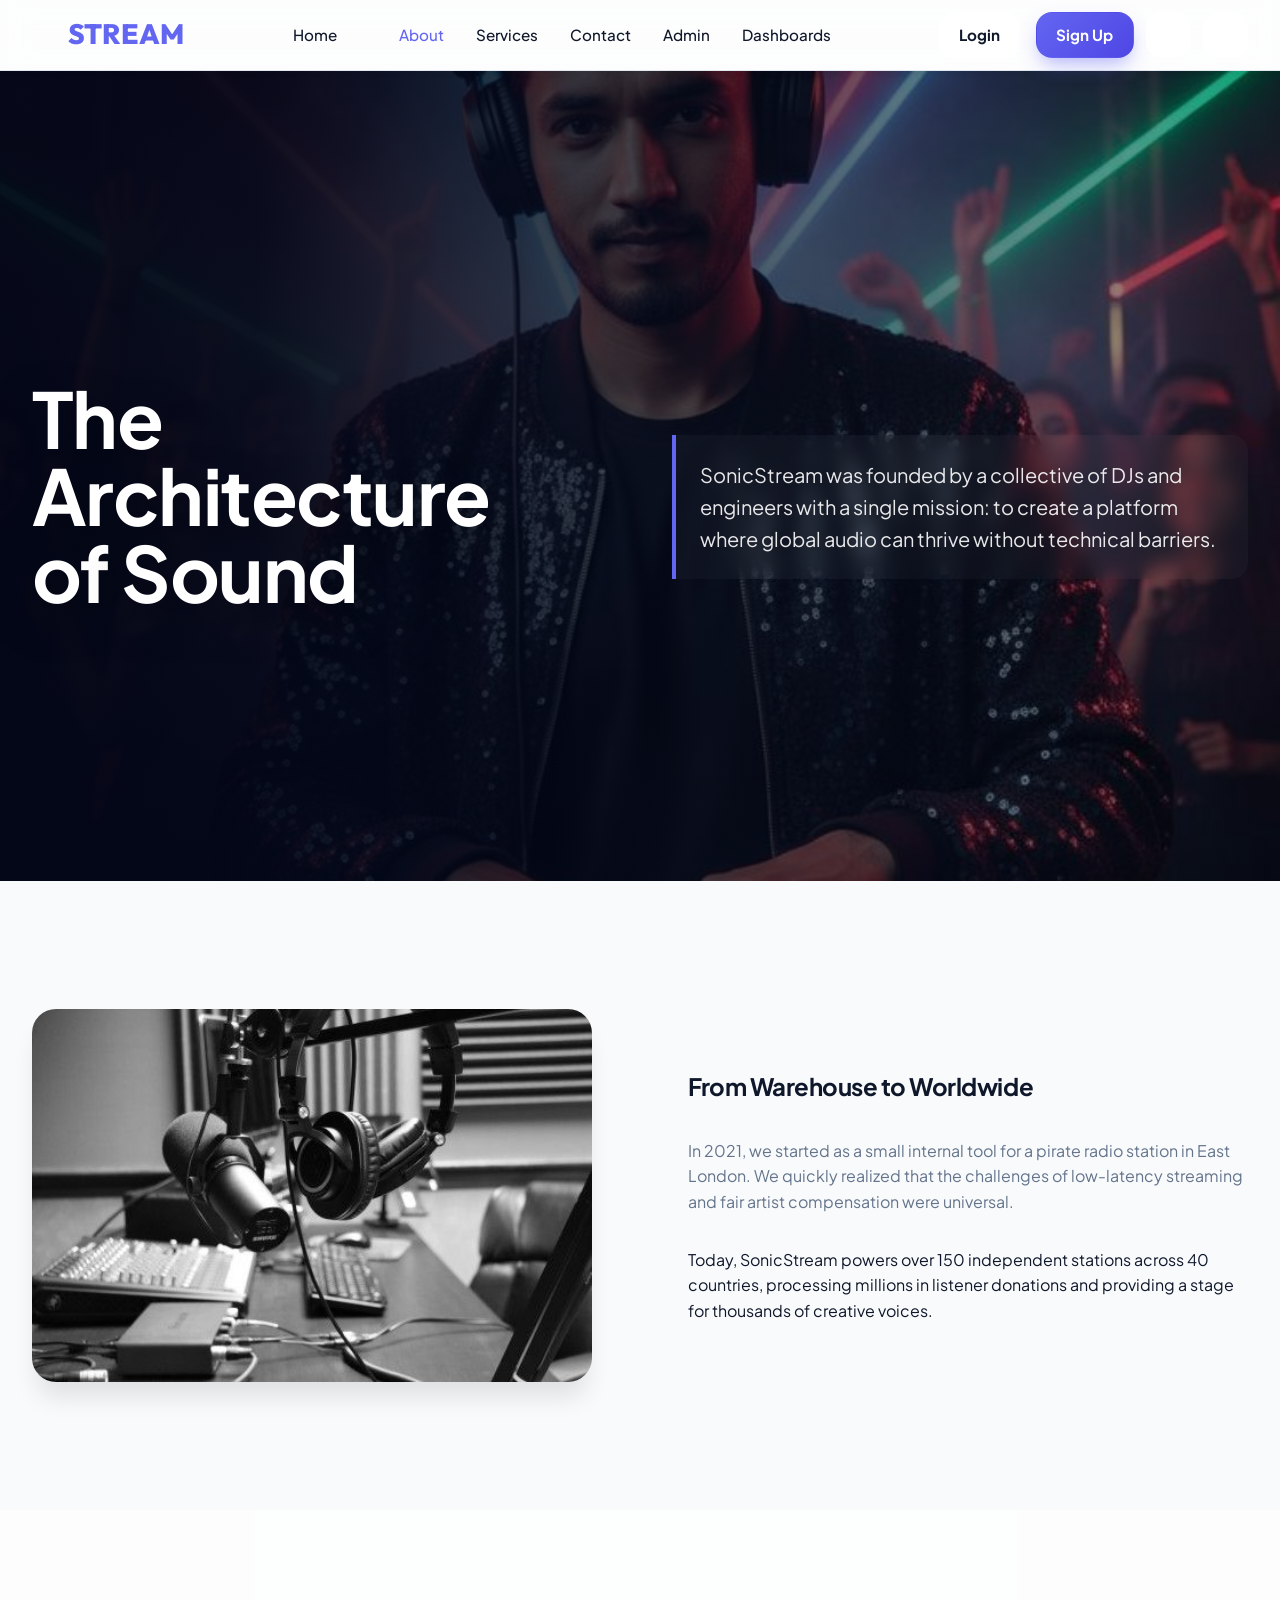
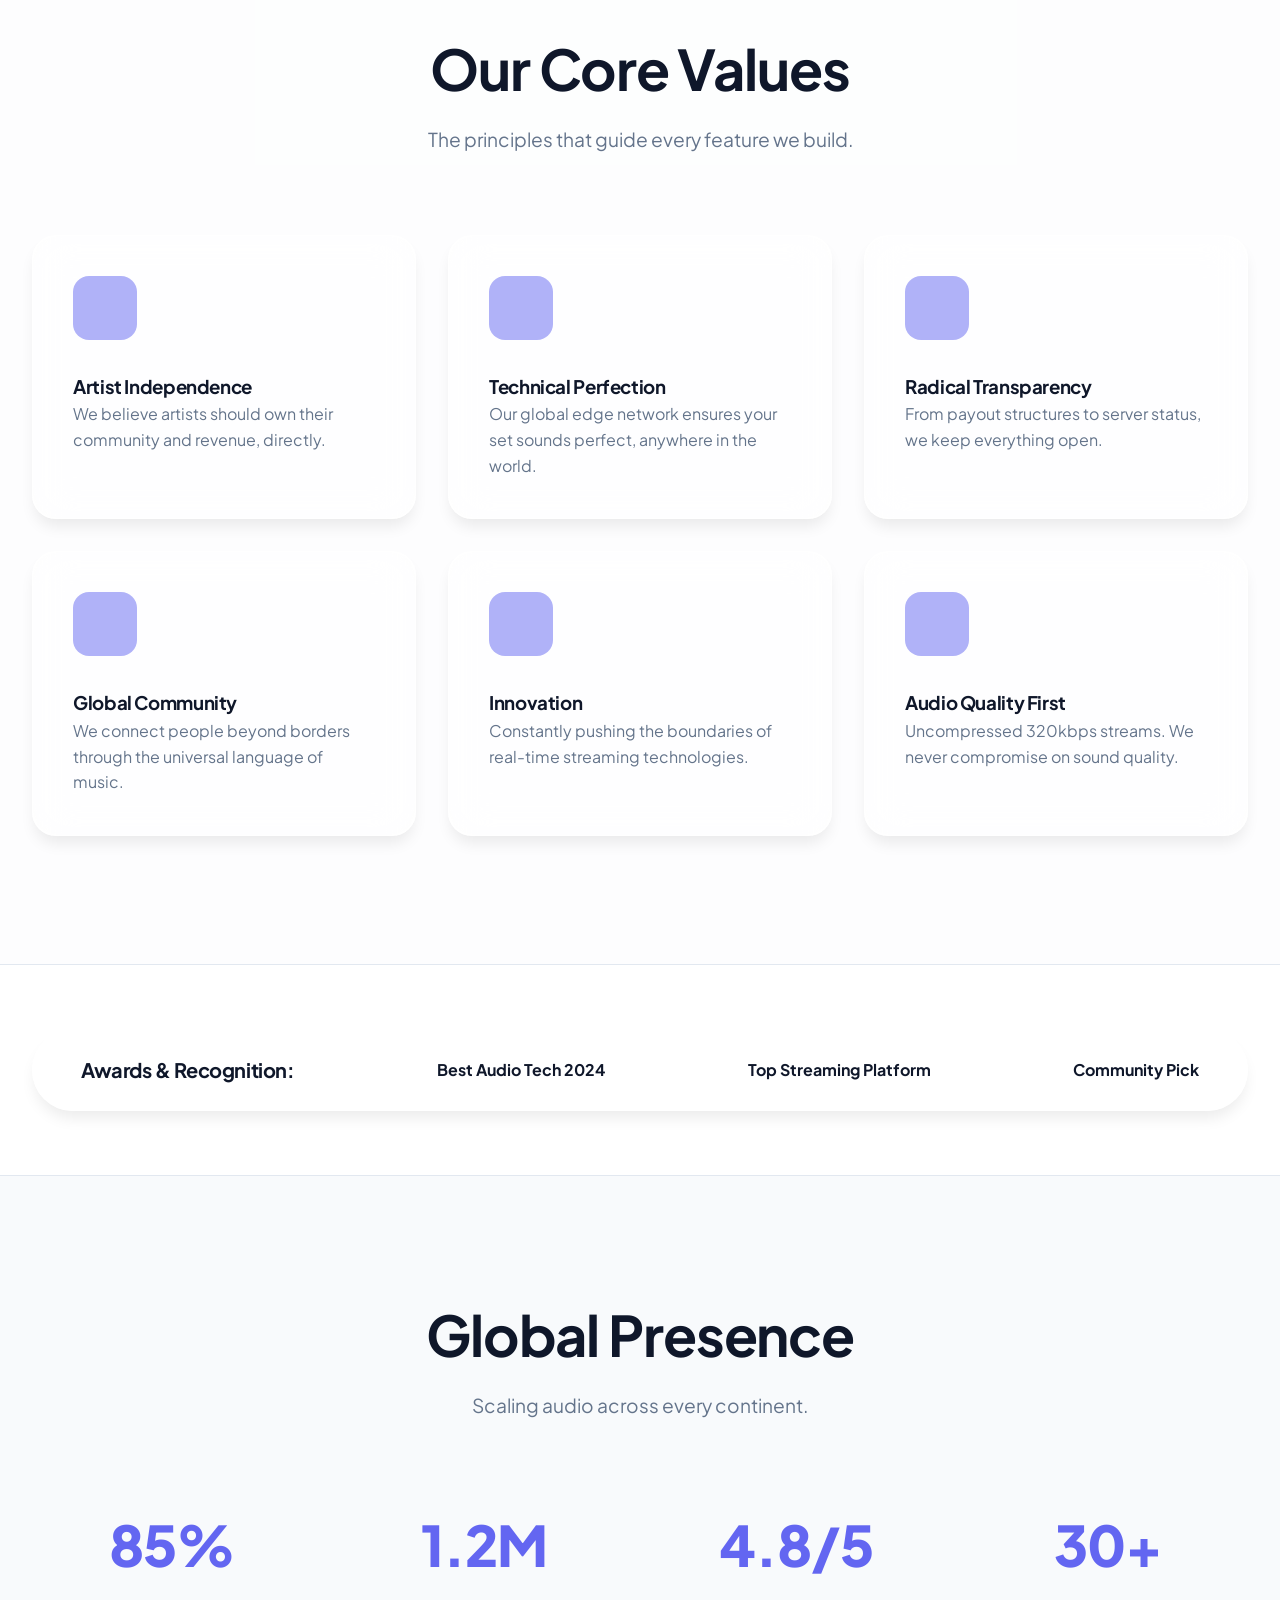
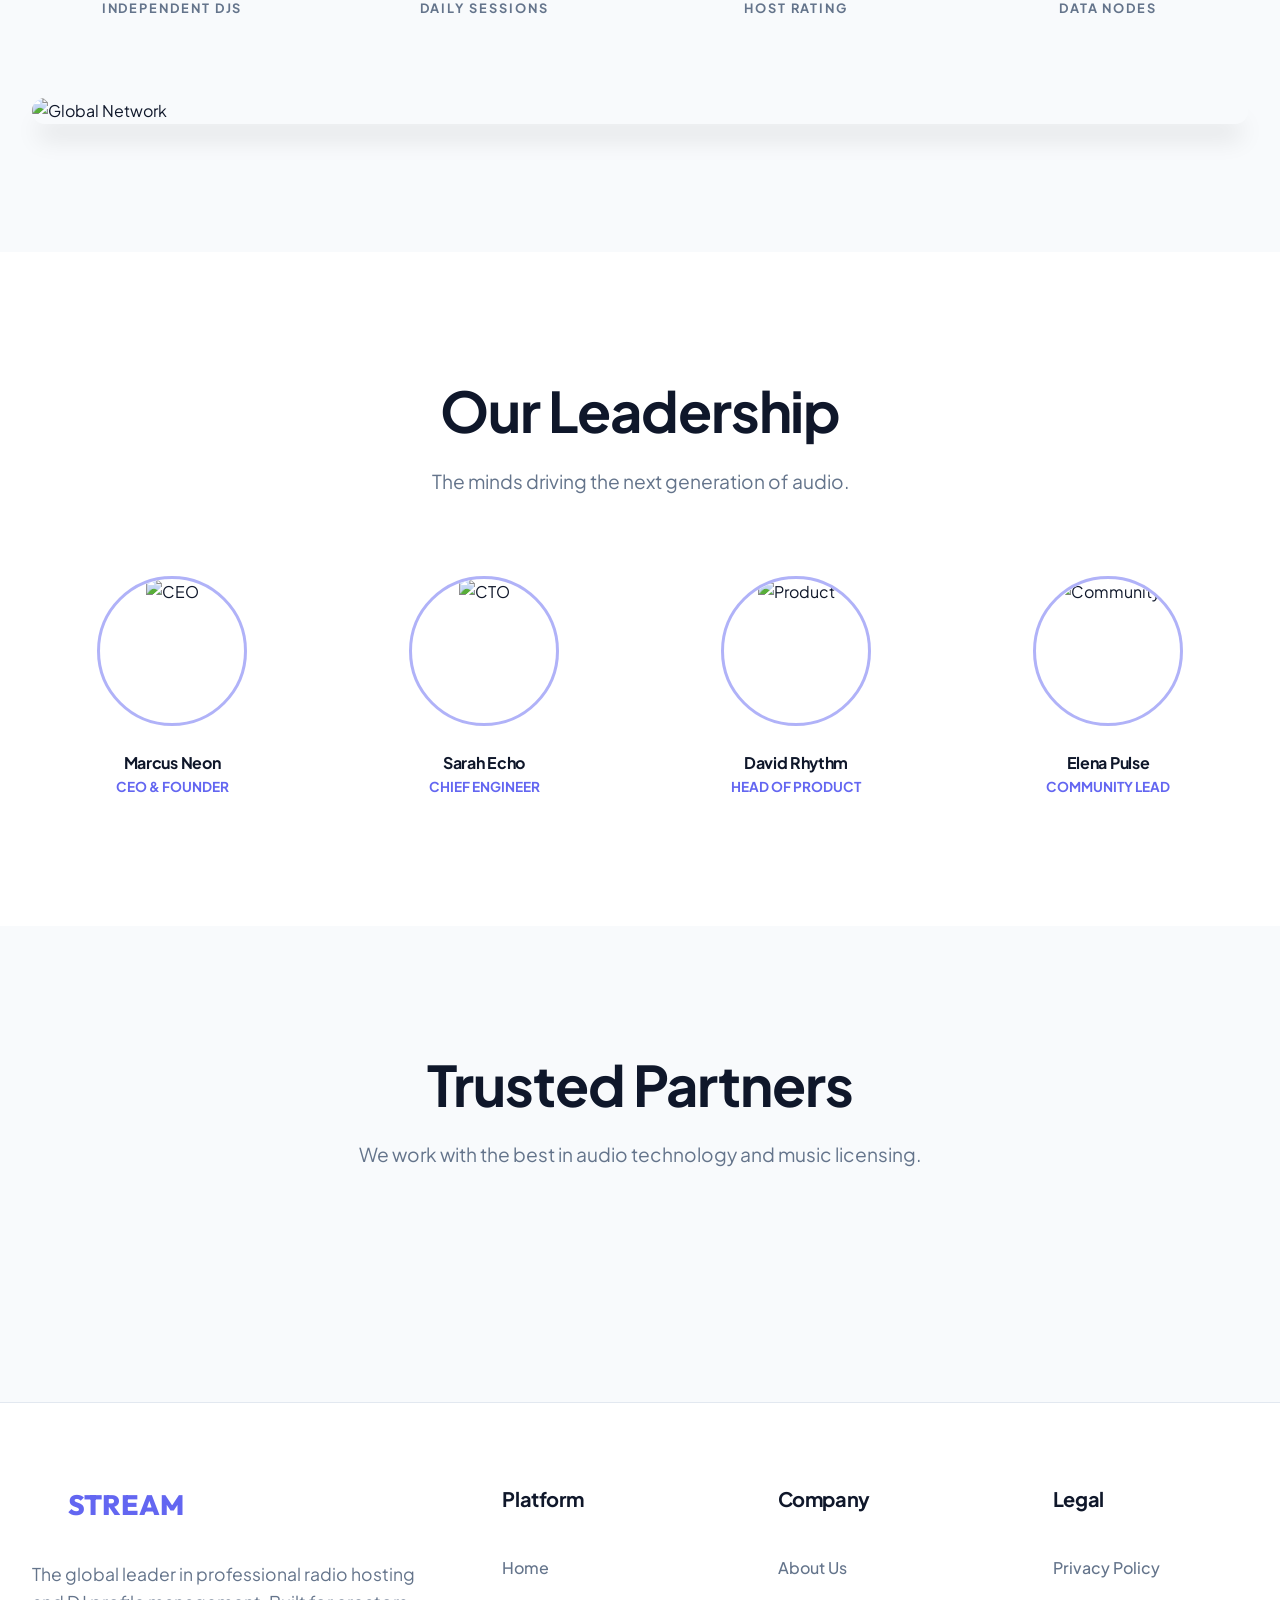
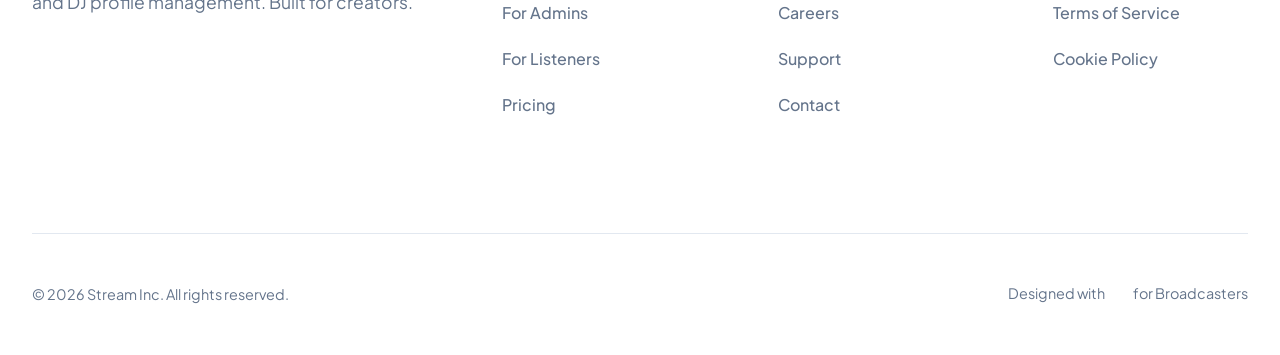
==== commit 1157f4cc: "Icon change" ====
--- a/pages/about.html
+++ b/pages/about.html
@@ -76,15 +76,15 @@
         </div>
     </nav>
 
-        <!-- 1. Hero -->
-    <section class="section" style="padding-top: 12rem; background-image: url('../assets/image/profile.webp'); background-size: cover; background-position: center; background-repeat: no-repeat;">
-        <div class="container pb-4">
+    <!-- 1. Hero -->
+    <section class="section" style="padding: 16rem 0 12rem; background-image: linear-gradient(to right, rgba(2, 6, 23, 0.95) 20%, rgba(2, 6, 23, 0.3) 100%), url('../assets/image/profile.webp'); background-size: cover; background-position: center; background-repeat: no-repeat; min-height: 90vh; display: flex; align-items: center; position: relative;">
+        <div class="container pb-4" style="position: relative; z-index: 2;">
             <div class="grid grid-2" style="align-items: center; gap: 4rem;">
                 <div class="reveal">
-                    <h1 style="font-size: clamp(3rem, 5vw, 5rem); margin-bottom: 1.5rem; line-height: 1.1;">The Architecture of <span class="h2-gradient-text">Sound</span></h1>
-                </div>
-                <div class="reveal" style="padding: 1rem; border-left: 2px solid var(--primary);">
-                    <p style="font-size: 1.25rem; color: var(--text-muted); margin: 0;">SonicStream was founded by a collective of DJs and engineers with a single mission: to create a platform where global audio can thrive without technical barriers.</p>
+                    <h1 style="font-size: clamp(3.5rem, 6vw, 6.5rem); margin-bottom: 1.5rem; line-height: 1; color: #fff; text-shadow: 0 15px 45px rgba(0,0,0,0.4);">The Architecture <br>of <span class="h2-gradient-text">Sound</span></h1>
+                </div>
+                <div class="reveal" style="padding: 1.5rem; border-left: 4px solid var(--primary); background: rgba(255,255,255,0.03); backdrop-filter: blur(10px); border-radius: 0 1rem 1rem 0;">
+                    <p style="font-size: 1.25rem; color: rgba(255, 255, 255, 0.9); margin: 0; line-height: 1.6;">SonicStream was founded by a collective of DJs and engineers with a single mission: to create a platform where global audio can thrive without technical barriers.</p>
                 </div>
             </div>
         </div>
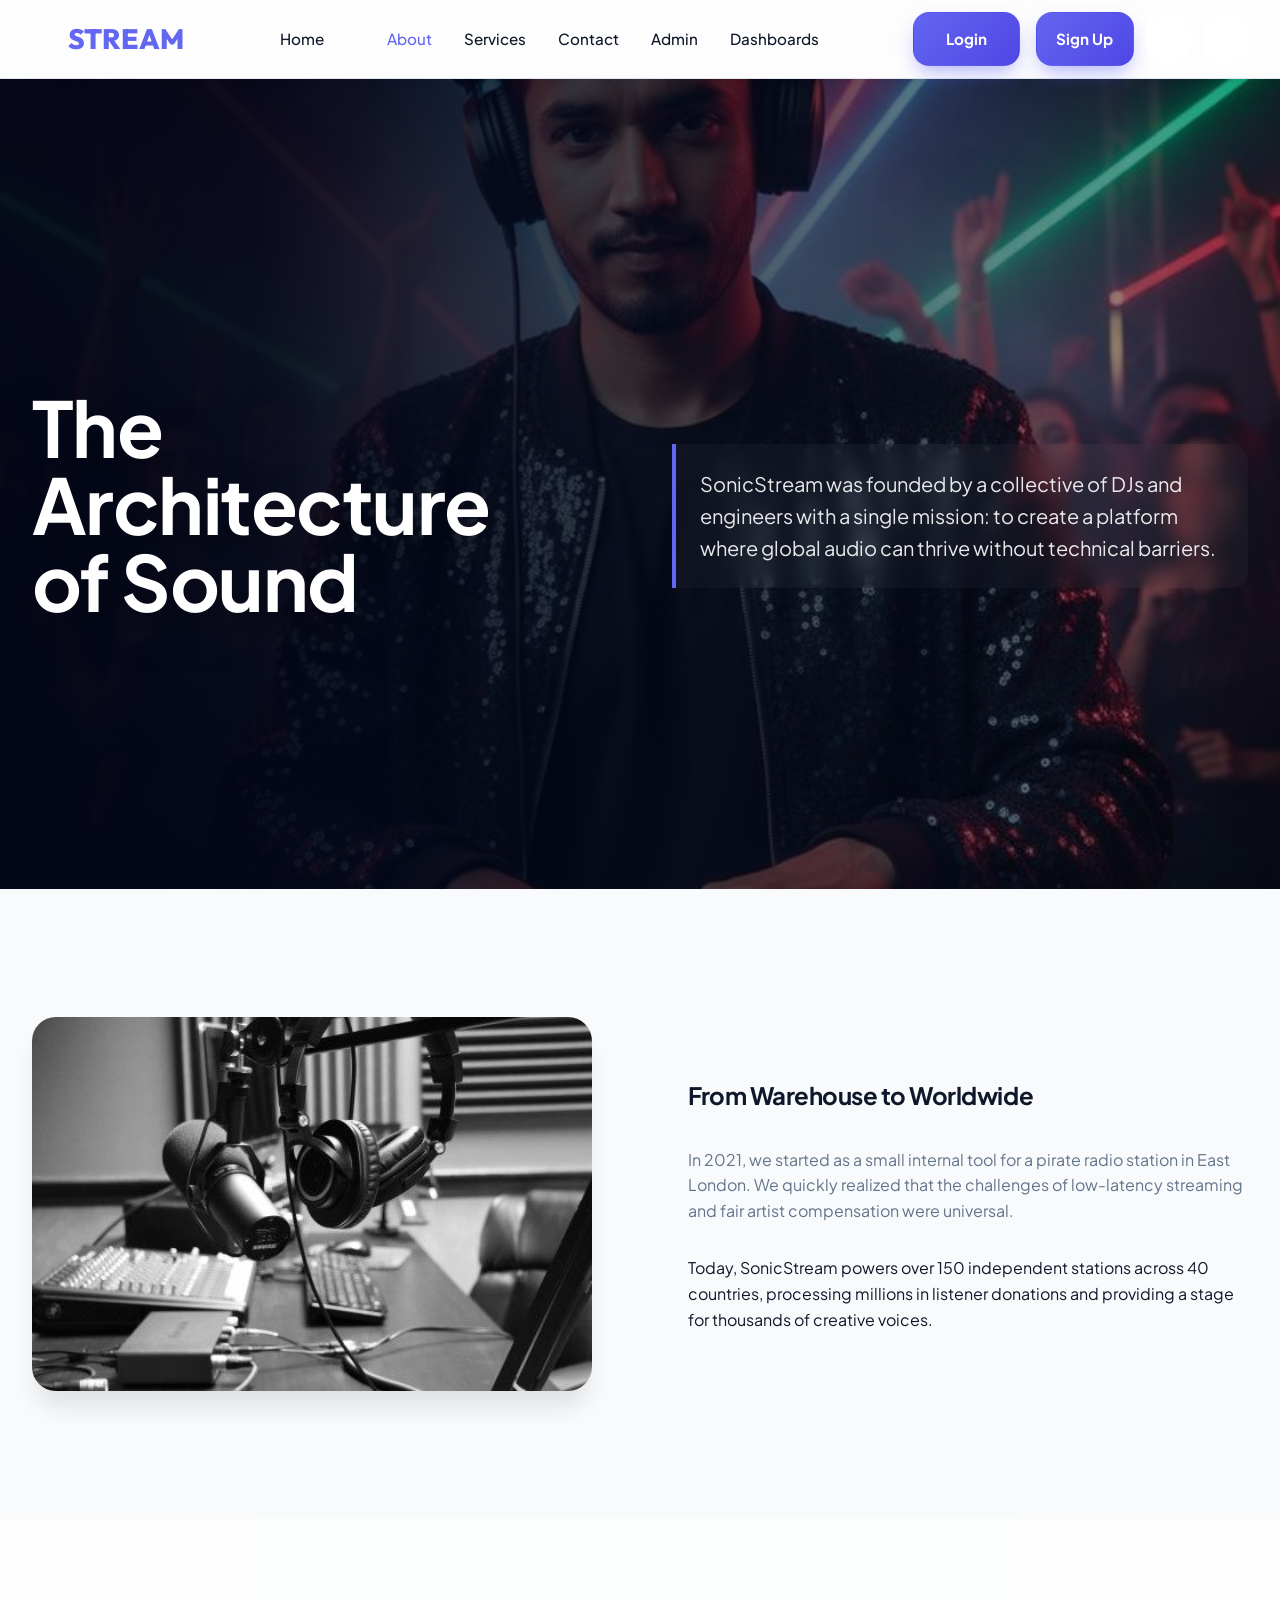
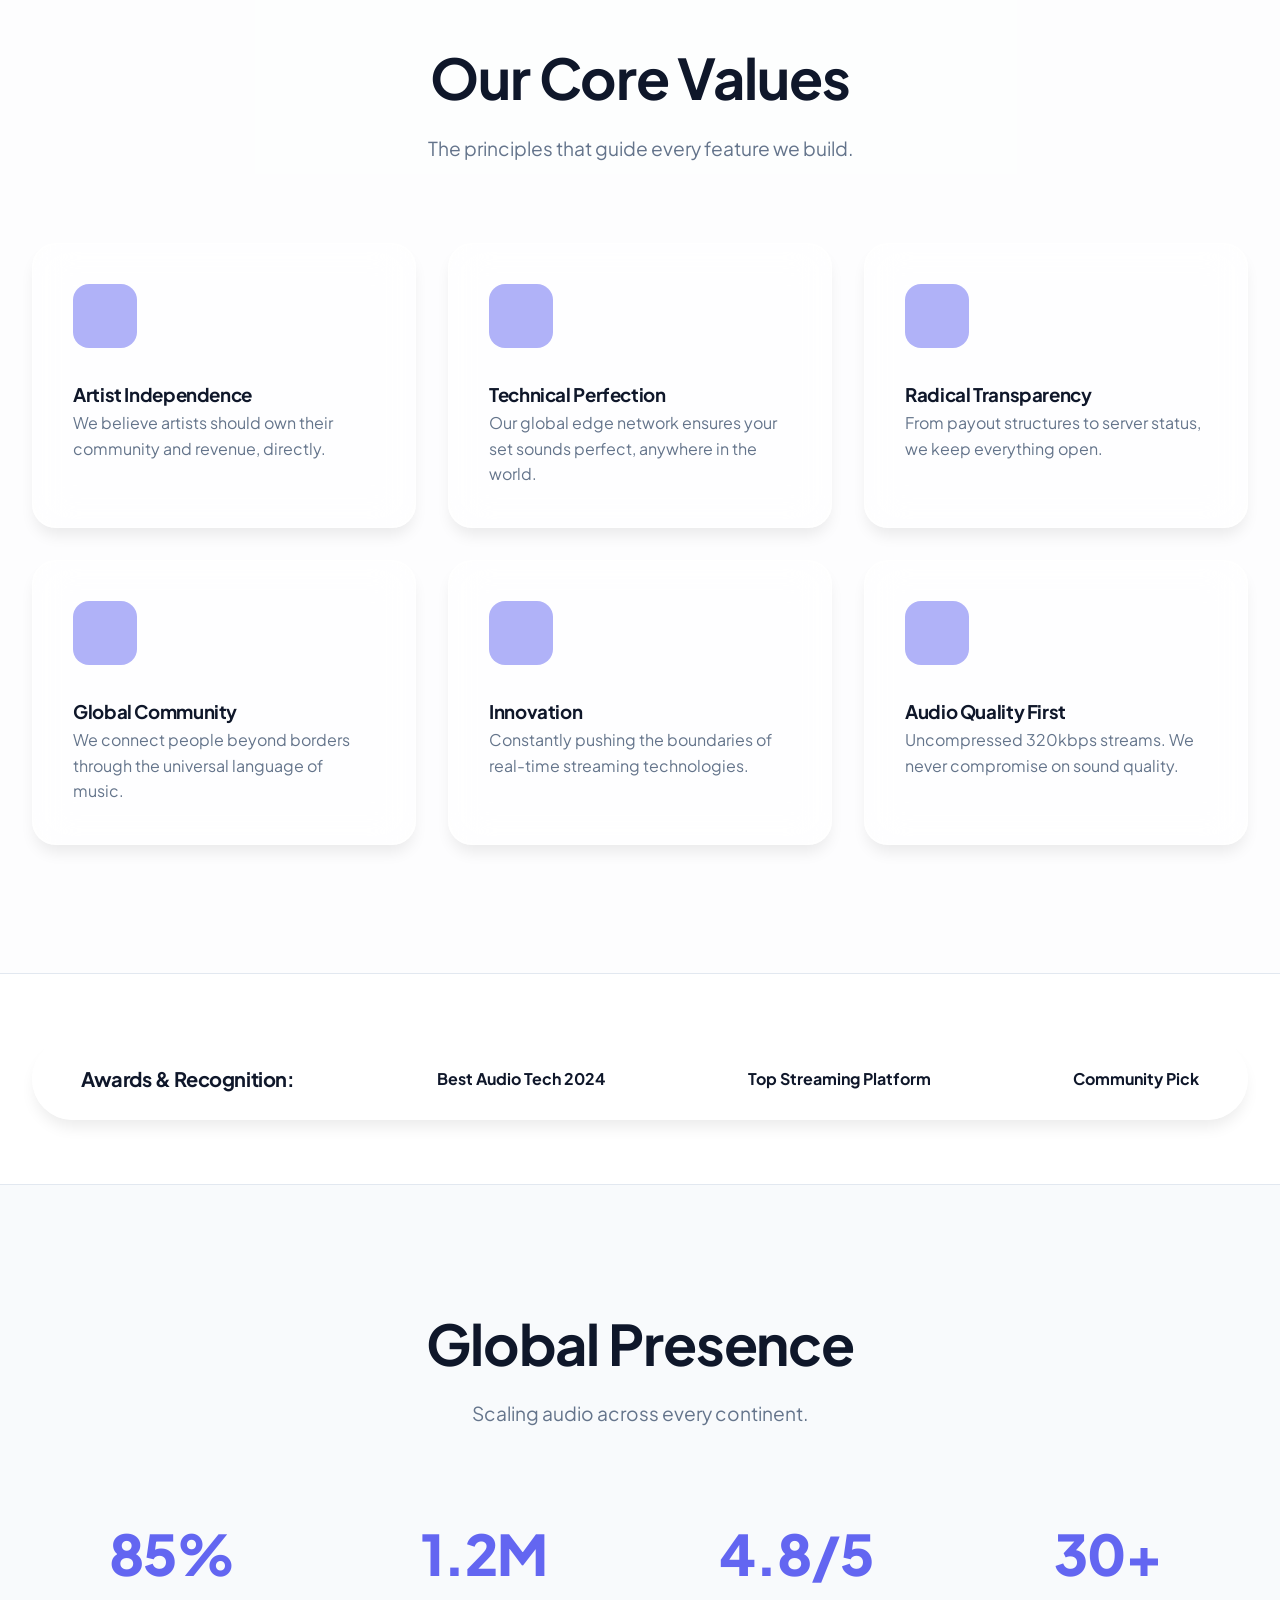
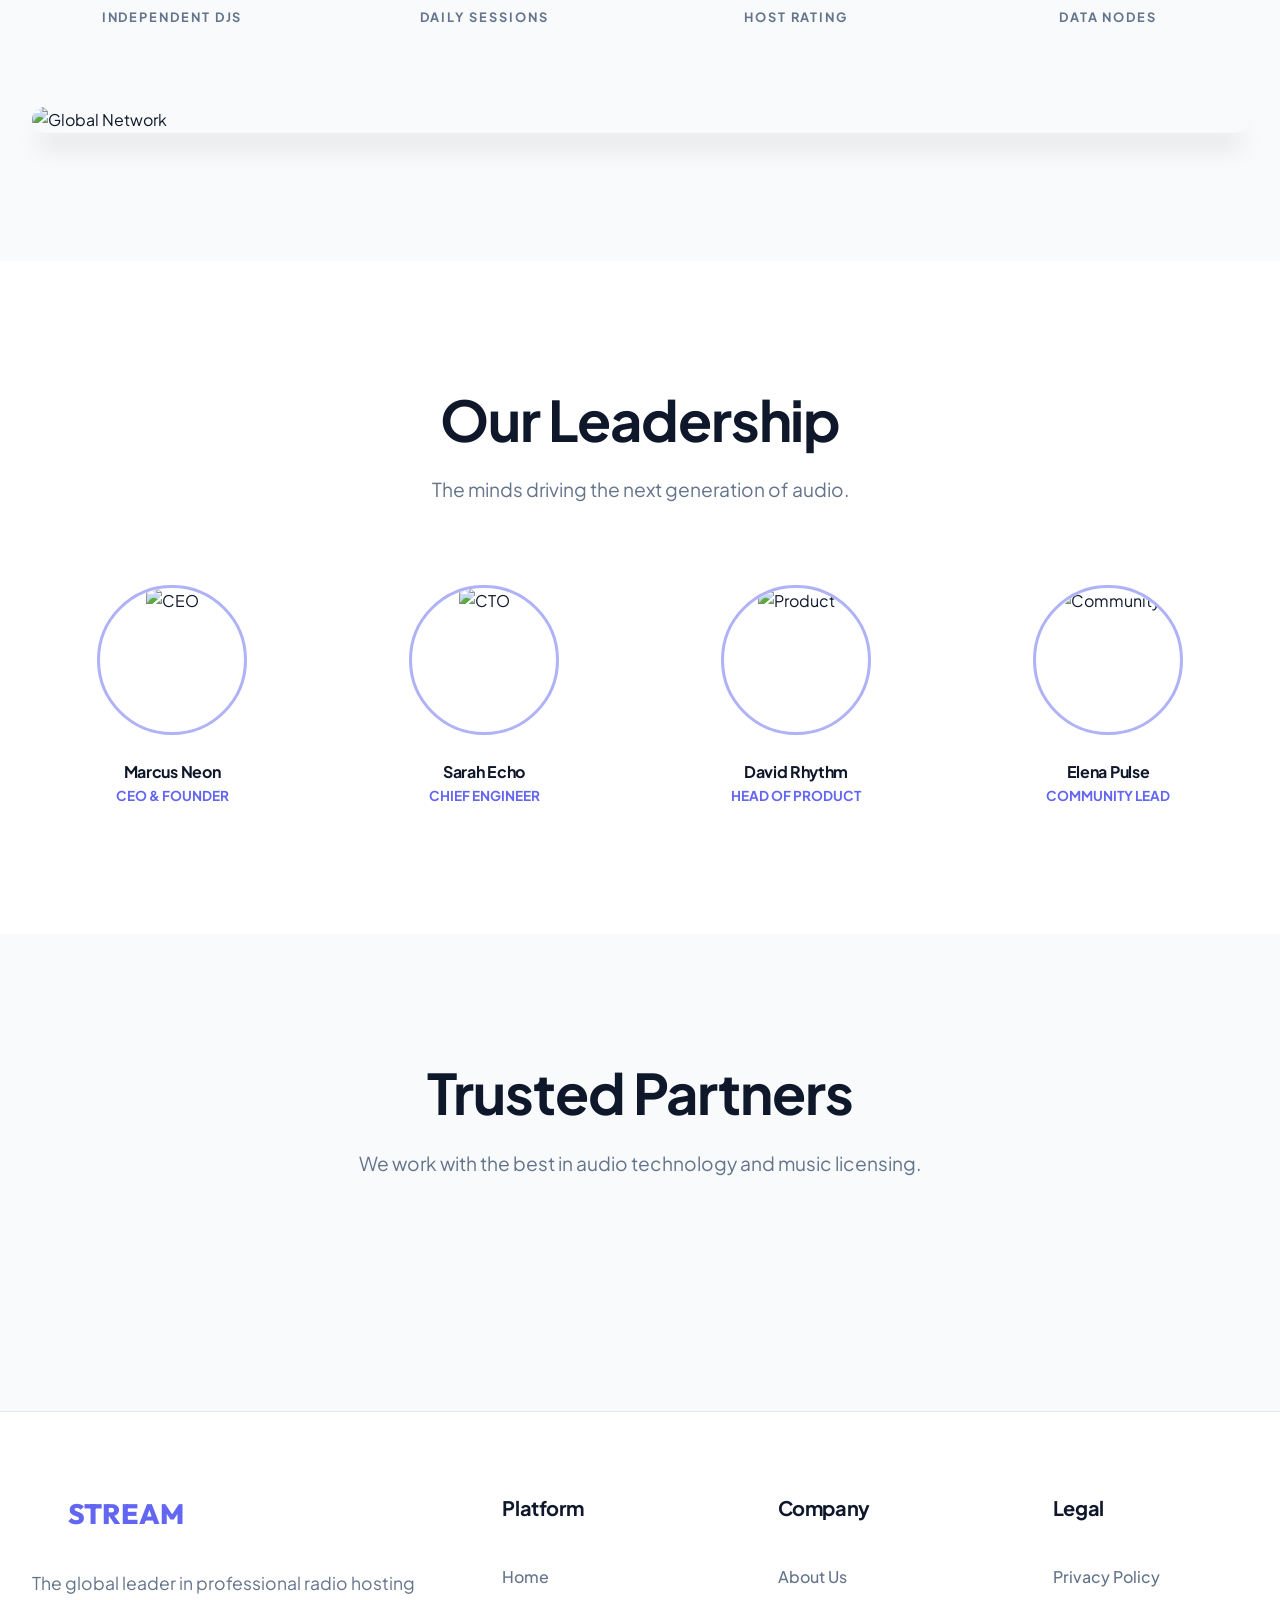
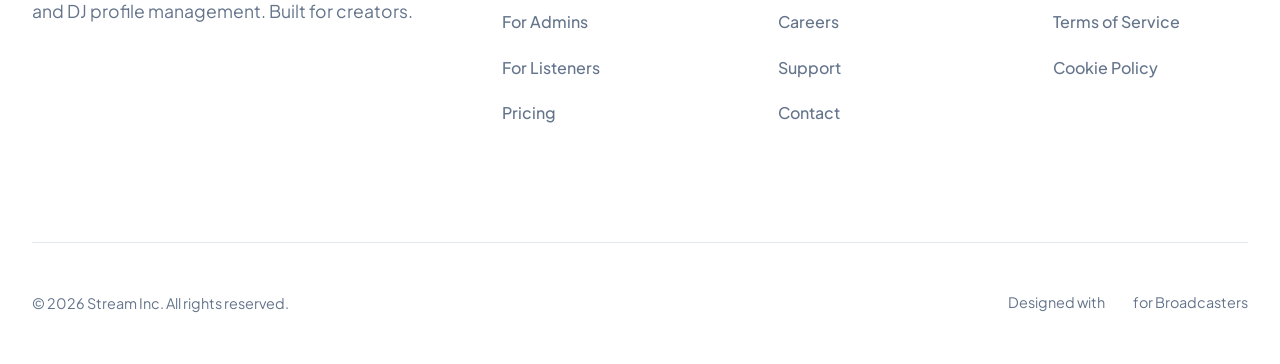
==== commit 2f5d015b: "Icon change" ====
--- a/pages/about.html
+++ b/pages/about.html
@@ -62,7 +62,7 @@
 
             <div class="nav-actions">
                 <div class="desktop-only flex gap-1">
-                    <a href="login.html" class="btn btn-glass" style="padding: 0.6rem 1.2rem;">Login</a>
+                    <a href="login.html" class="btn btn-primary style="padding: 0.6rem 1.2rem;">Login</a>
                     <a href="signup.html" class="btn btn-primary" style="padding: 0.6rem 1.2rem;">Sign Up</a>
                 </div>
 
--- a/assets/css/style.css
+++ b/assets/css/style.css
@@ -1285,14 +1285,23 @@
     width: 260px;
     background: var(--bg-surface);
     border-right: 1px solid var(--border);
-    padding: 1.5rem 1rem;
-    padding-bottom: 5rem;
+    padding: 1.5rem 0; /* Changed to 0 horizontal padding */
     position: fixed;
-    height: calc(100vh - 80px);
+    height: 100vh;
     overflow-y: auto;
     display: flex;
     flex-direction: column;
     z-index: 1500;
+}
+
+.sidebar-brand {
+    padding: 0.5rem 1.5rem 2rem;
+    display: flex;
+    align-items: center;
+}
+
+.sidebar-brand .logo {
+    font-size: 1.6rem;
 }
 
 .main-content {
